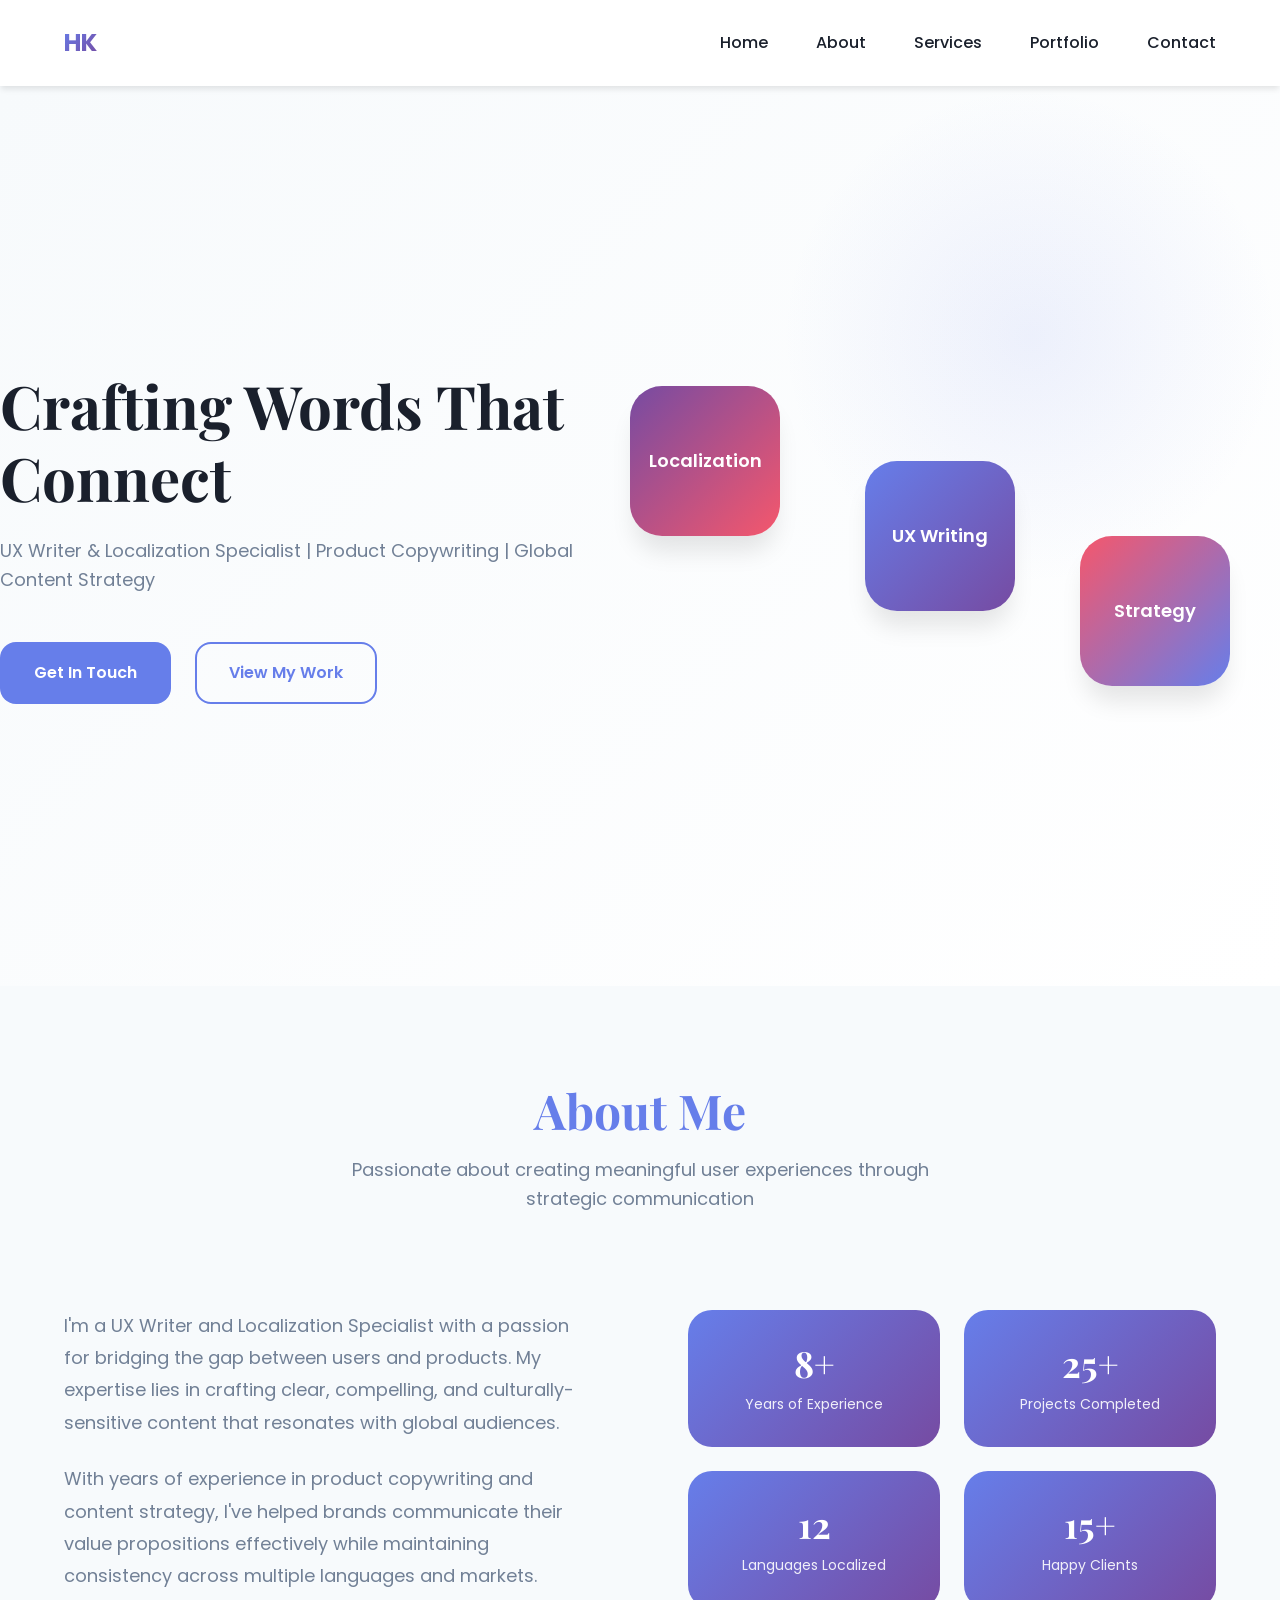
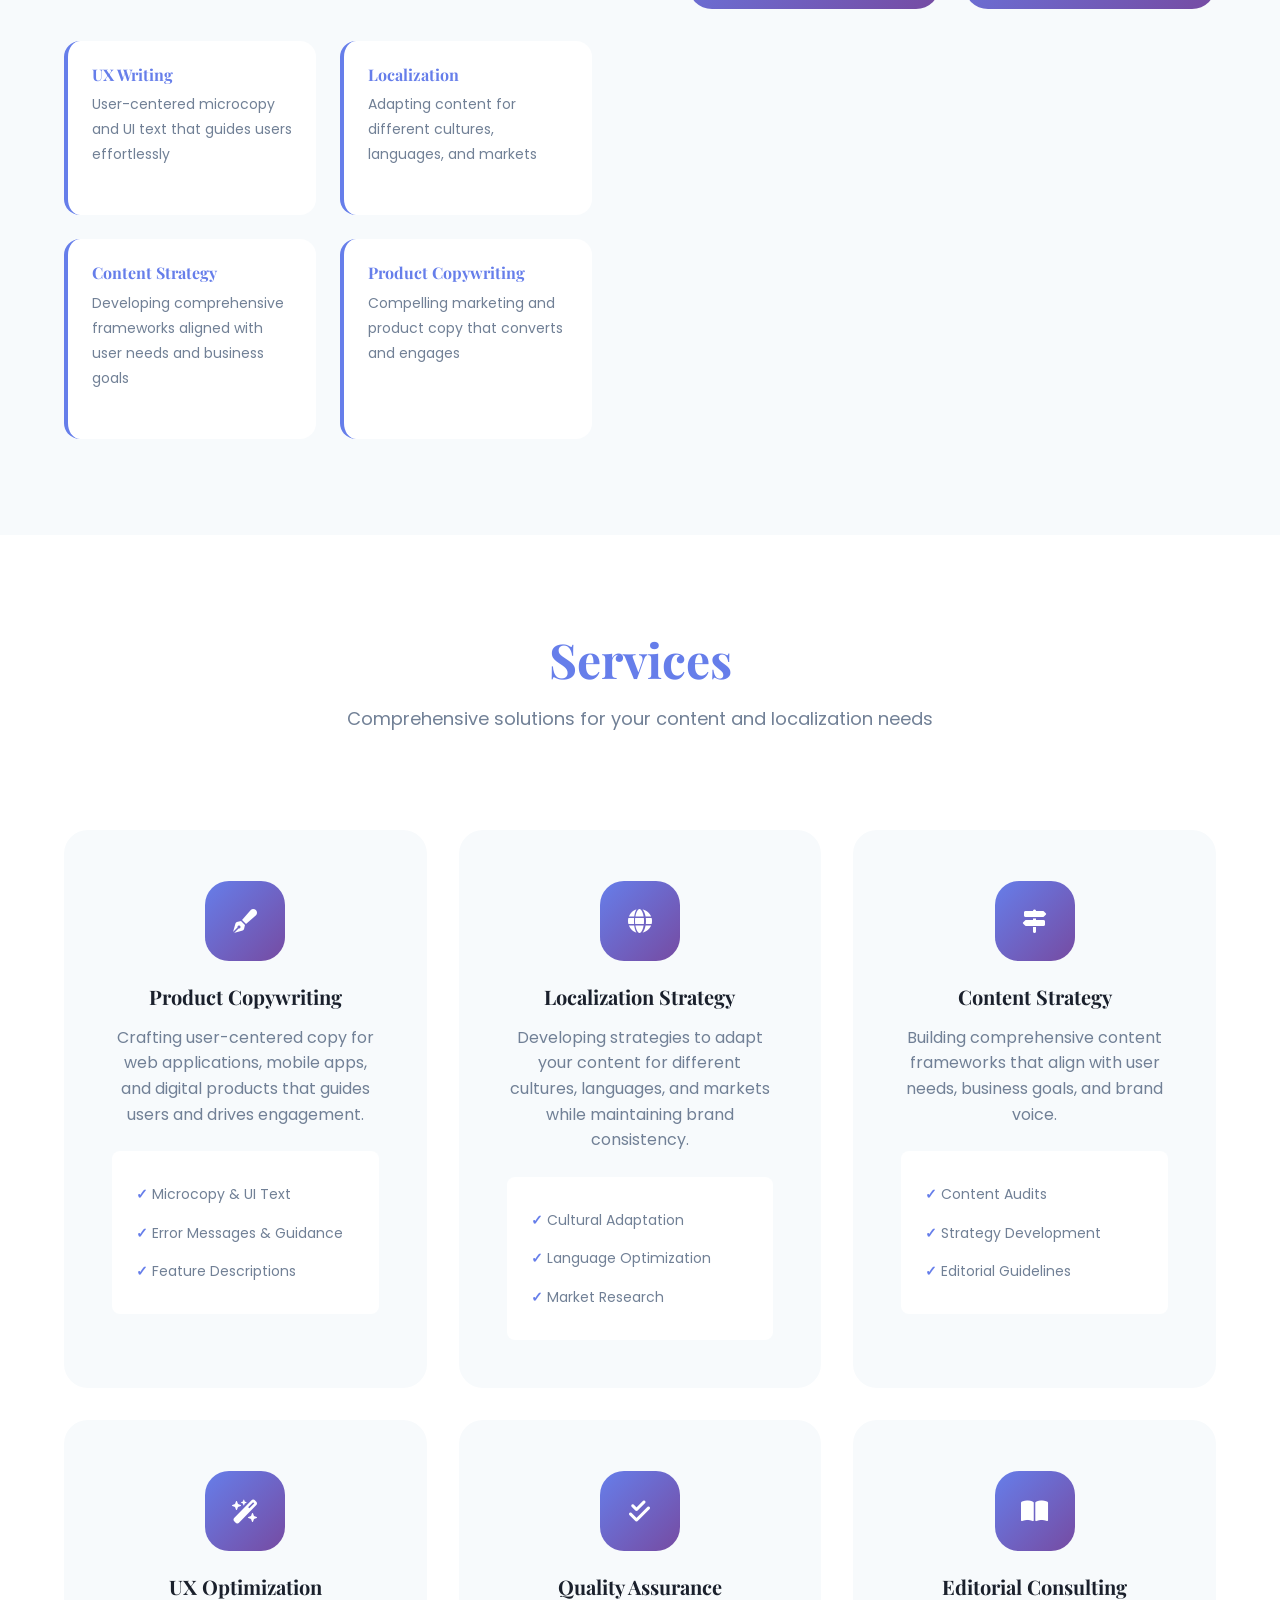
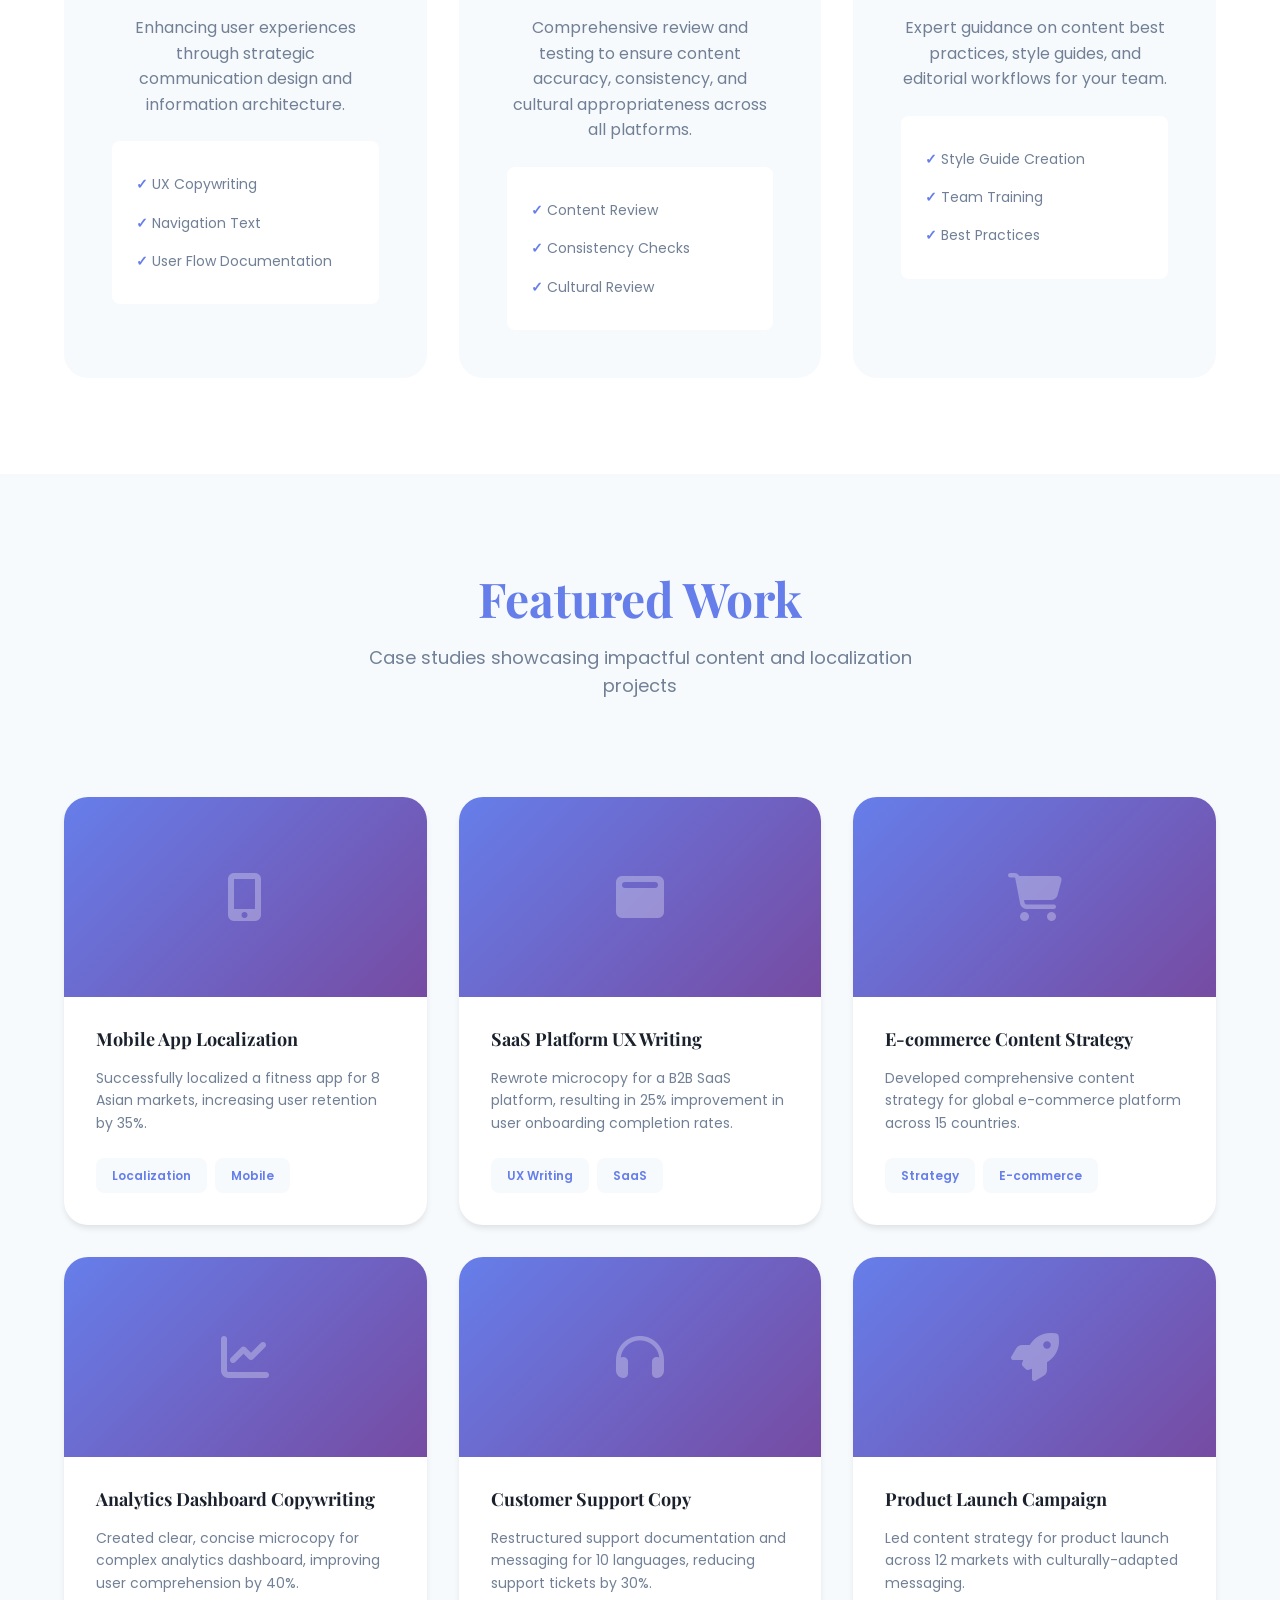
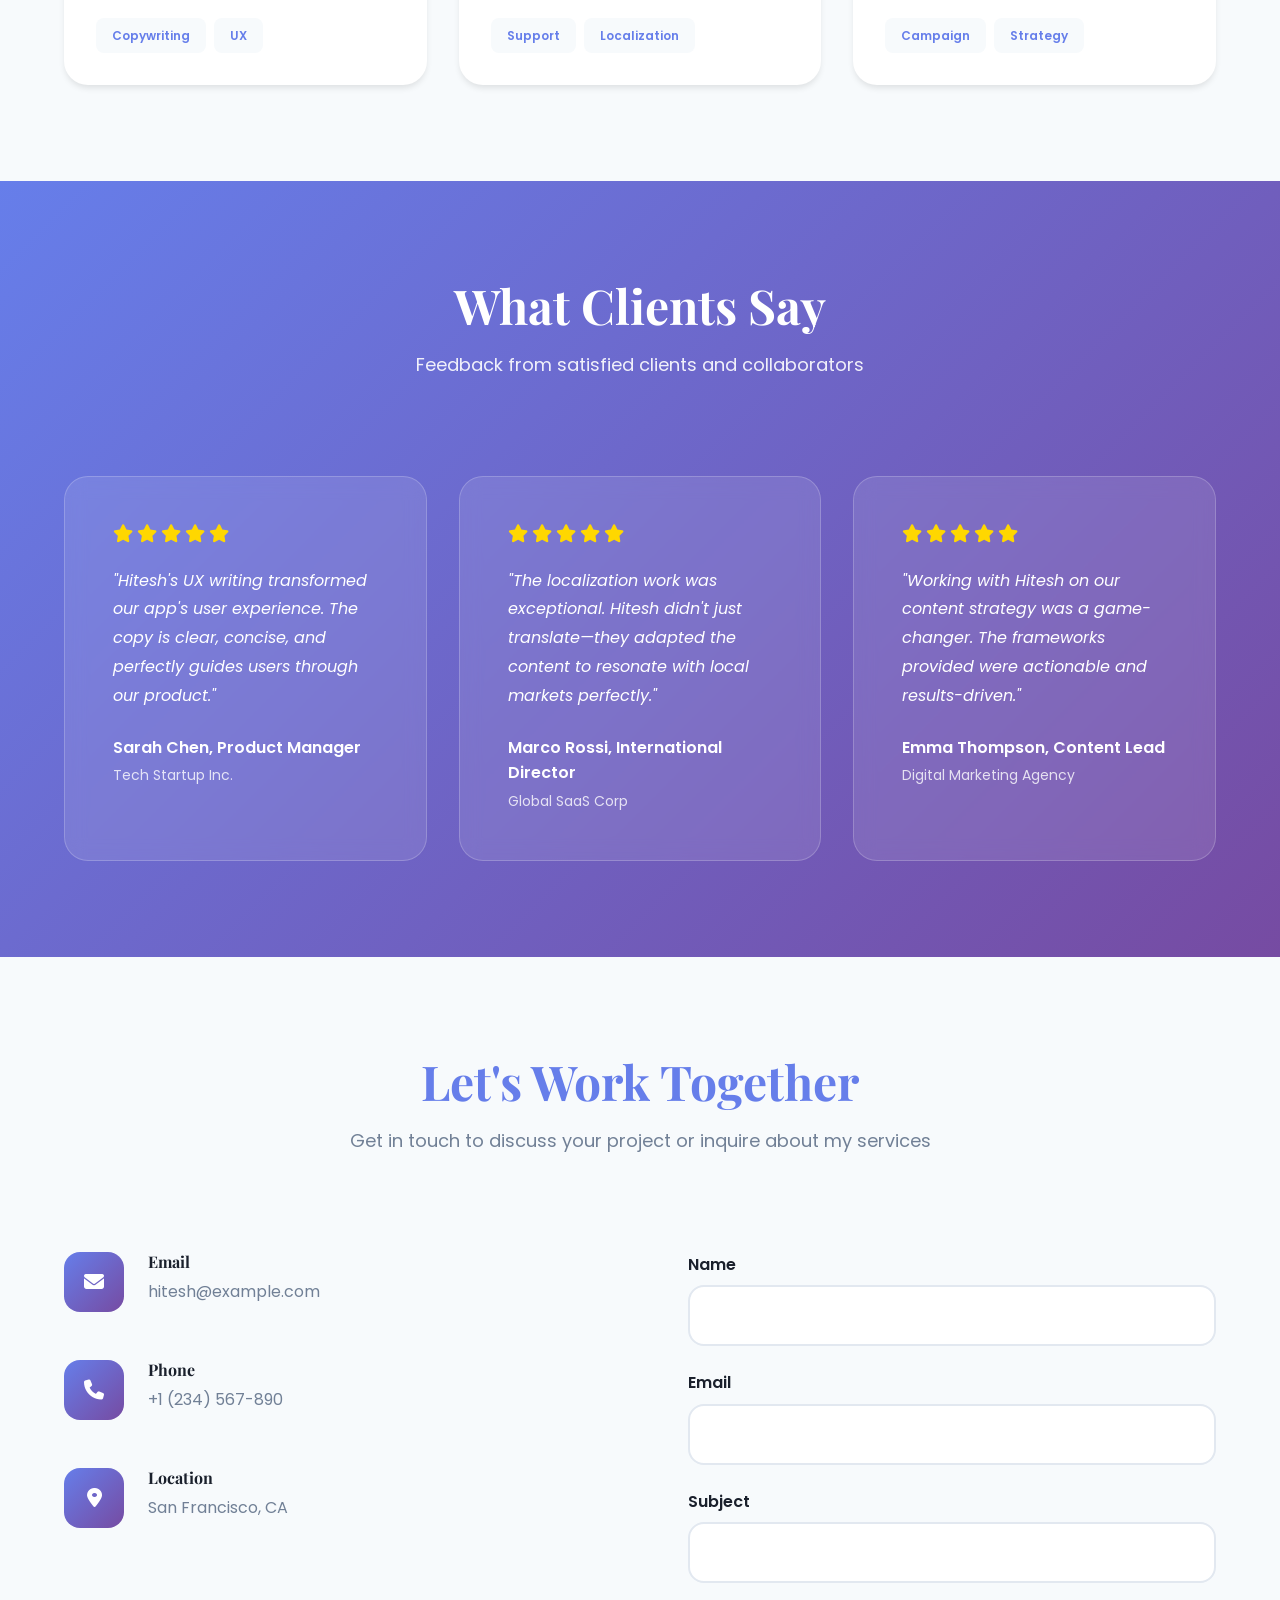
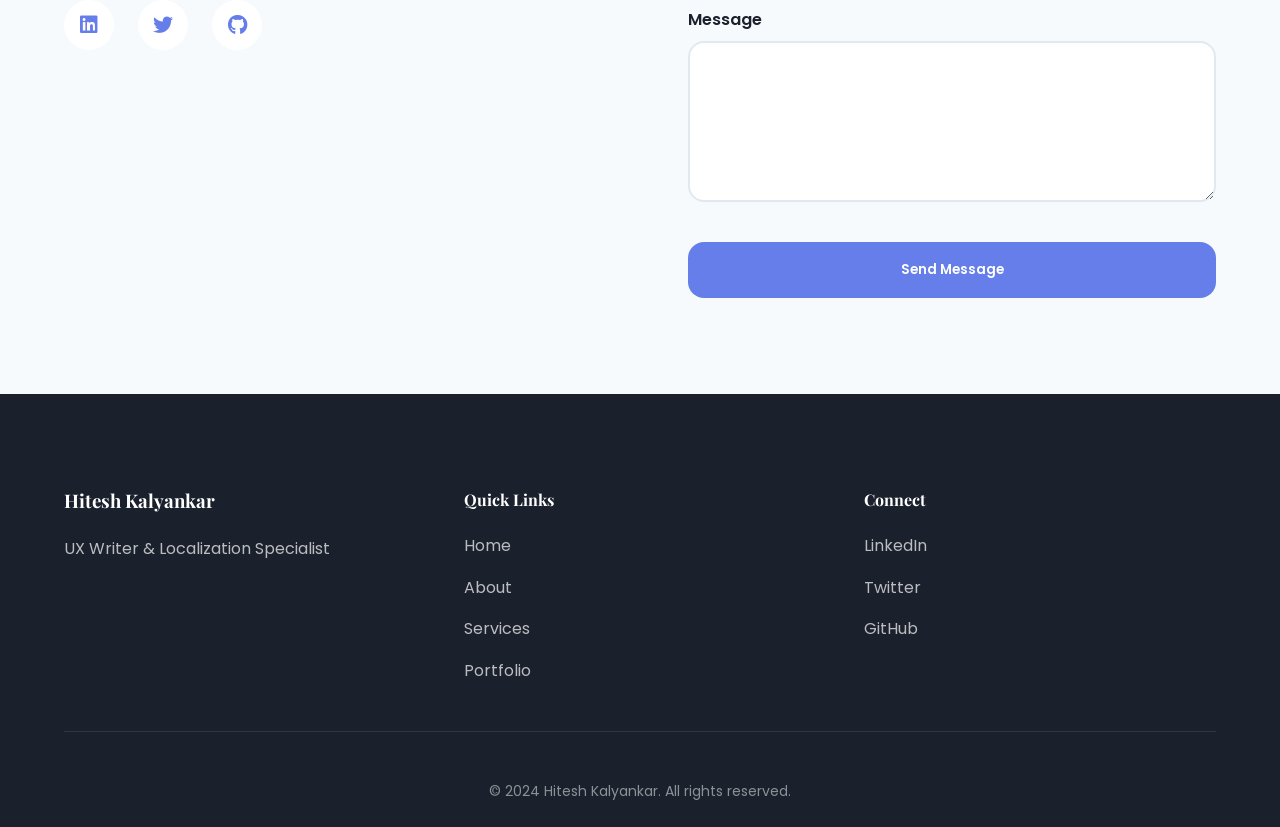
==== index.html @ 6a09b9fd "feat: Add component-based portfolio system with modular HTML, CSS, and JS" ====
<!DOCTYPE html>
<html lang="en">
<head>
    <meta charset="UTF-8">
    <meta name="viewport" content="width=device-width, initial-scale=1.0">
    <meta name="description" content="Hitesh Kalyankar - UX Writer & Localization Specialist. Expert in product copywriting, content strategy, and global market localization.">
    <meta name="keywords" content="UX Writer, Localization Specialist, Content Strategy, Product Copywriting">
    <meta name="author" content="Hitesh Kalyankar">
    <title>Hitesh Kalyankar - UX Writer & Localization Specialist</title>
    
    <!-- Stylesheets -->
    <link rel="stylesheet" href="css/reset.css">
    <link rel="stylesheet" href="css/variables.css">
    <link rel="stylesheet" href="css/base.css">
    <link rel="stylesheet" href="css/components/header.css">
    <link rel="stylesheet" href="css/components/hero.css">
    <link rel="stylesheet" href="css/components/about.css">
    <link rel="stylesheet" href="css/components/services.css">
    <link rel="stylesheet" href="css/components/portfolio.css">
    <link rel="stylesheet" href="css/components/testimonials.css">
    <link rel="stylesheet" href="css/components/contact.css">
    <link rel="stylesheet" href="css/components/footer.css">
    <link rel="stylesheet" href="css/responsive.css">
    
    <!-- Google Fonts -->
    <link href="https://fonts.googleapis.com/css2?family=Poppins:wght@300;400;500;600;700&family=Playfair+Display:wght@700;800&display=swap" rel="stylesheet">
    
    <!-- Font Awesome for Icons -->
    <link rel="stylesheet" href="https://cdnjs.cloudflare.com/ajax/libs/font-awesome/6.4.0/css/all.min.css">
</head>
<body>
    <!-- Header/Navigation -->
    <header class="header" id="header">
        <nav class="navbar">
            <div class="nav-container">
                <div class="nav-logo">
                    <a href="#home">HK</a>
                </div>
                <ul class="nav-menu" id="navMenu">
                    <li class="nav-item"><a href="#home" class="nav-link">Home</a></li>
                    <li class="nav-item"><a href="#about" class="nav-link">About</a></li>
                    <li class="nav-item"><a href="#services" class="nav-link">Services</a></li>
                    <li class="nav-item"><a href="#portfolio" class="nav-link">Portfolio</a></li>
                    <li class="nav-item"><a href="#contact" class="nav-link">Contact</a></li>
                </ul>
                <div class="hamburger" id="hamburger">
                    <span></span>
                    <span></span>
                    <span></span>
                </div>
            </div>
        </nav>
    </header>

    <main>
        <!-- Hero Section -->
        <section class="hero" id="home">
            <div class="hero-content">
                <h1 class="hero-title">Crafting Words That Connect</h1>
                <p class="hero-subtitle">UX Writer & Localization Specialist | Product Copywriting | Global Content Strategy</p>
                <div class="hero-cta">
                    <a href="#contact" class="btn btn-primary">Get In Touch</a>
                    <a href="#portfolio" class="btn btn-secondary">View My Work</a>
                </div>
            </div>
            <div class="hero-animation">
                <div class="floating-card">UX Writing</div>
                <div class="floating-card">Localization</div>
                <div class="floating-card">Strategy</div>
            </div>
        </section>

        <!-- About Section -->
        <section class="about" id="about">
            <div class="container">
                <div class="section-header">
                    <h2>About Me</h2>
                    <p>Passionate about creating meaningful user experiences through strategic communication</p>
                </div>
                <div class="about-content">
                    <div class="about-text">
                        <p>I'm a UX Writer and Localization Specialist with a passion for bridging the gap between users and products. My expertise lies in crafting clear, compelling, and culturally-sensitive content that resonates with global audiences.</p>
                        <p>With years of experience in product copywriting and content strategy, I've helped brands communicate their value propositions effectively while maintaining consistency across multiple languages and markets.</p>
                        <div class="skills-grid">
                            <div class="skill-card">
                                <h4>UX Writing</h4>
                                <p>User-centered microcopy and UI text that guides users effortlessly</p>
                            </div>
                            <div class="skill-card">
                                <h4>Localization</h4>
                                <p>Adapting content for different cultures, languages, and markets</p>
                            </div>
                            <div class="skill-card">
                                <h4>Content Strategy</h4>
                                <p>Developing comprehensive frameworks aligned with user needs and business goals</p>
                            </div>
                            <div class="skill-card">
                                <h4>Product Copywriting</h4>
                                <p>Compelling marketing and product copy that converts and engages</p>
                            </div>
                        </div>
                    </div>
                    <div class="about-stats">
                        <div class="stat">
                            <h3>8+</h3>
                            <p>Years of Experience</p>
                        </div>
                        <div class="stat">
                            <h3>25+</h3>
                            <p>Projects Completed</p>
                        </div>
                        <div class="stat">
                            <h3>12</h3>
                            <p>Languages Localized</p>
                        </div>
                        <div class="stat">
                            <h3>15+</h3>
                            <p>Happy Clients</p>
                        </div>
                    </div>
                </div>
            </div>
        </section>

        <!-- Services Section -->
        <section class="services" id="services">
            <div class="container">
                <div class="section-header">
                    <h2>Services</h2>
                    <p>Comprehensive solutions for your content and localization needs</p>
                </div>
                <div class="services-grid">
                    <div class="service-card">
                        <div class="service-icon">
                            <i class="fas fa-pen-fancy"></i>
                        </div>
                        <h3>Product Copywriting</h3>
                        <p>Crafting user-centered copy for web applications, mobile apps, and digital products that guides users and drives engagement.</p>
                        <ul class="service-features">
                            <li>Microcopy & UI Text</li>
                            <li>Error Messages & Guidance</li>
                            <li>Feature Descriptions</li>
                        </ul>
                    </div>
                    <div class="service-card">
                        <div class="service-icon">
                            <i class="fas fa-globe"></i>
                        </div>
                        <h3>Localization Strategy</h3>
                        <p>Developing strategies to adapt your content for different cultures, languages, and markets while maintaining brand consistency.</p>
                        <ul class="service-features">
                            <li>Cultural Adaptation</li>
                            <li>Language Optimization</li>
                            <li>Market Research</li>
                        </ul>
                    </div>
                    <div class="service-card">
                        <div class="service-icon">
                            <i class="fas fa-map-signs"></i>
                        </div>
                        <h3>Content Strategy</h3>
                        <p>Building comprehensive content frameworks that align with user needs, business goals, and brand voice.</p>
                        <ul class="service-features">
                            <li>Content Audits</li>
                            <li>Strategy Development</li>
                            <li>Editorial Guidelines</li>
                        </ul>
                    </div>
                    <div class="service-card">
                        <div class="service-icon">
                            <i class="fas fa-wand-magic-sparkles"></i>
                        </div>
                        <h3>UX Optimization</h3>
                        <p>Enhancing user experiences through strategic communication design and information architecture.</p>
                        <ul class="service-features">
                            <li>UX Copywriting</li>
                            <li>Navigation Text</li>
                            <li>User Flow Documentation</li>
                        </ul>
                    </div>
                    <div class="service-card">
                        <div class="service-icon">
                            <i class="fas fa-check-double"></i>
                        </div>
                        <h3>Quality Assurance</h3>
                        <p>Comprehensive review and testing to ensure content accuracy, consistency, and cultural appropriateness across all platforms.</p>
                        <ul class="service-features">
                            <li>Content Review</li>
                            <li>Consistency Checks</li>
                            <li>Cultural Review</li>
                        </ul>
                    </div>
                    <div class="service-card">
                        <div class="service-icon">
                            <i class="fas fa-book-open"></i>
                        </div>
                        <h3>Editorial Consulting</h3>
                        <p>Expert guidance on content best practices, style guides, and editorial workflows for your team.</p>
                        <ul class="service-features">
                            <li>Style Guide Creation</li>
                            <li>Team Training</li>
                            <li>Best Practices</li>
                        </ul>
                    </div>
                </div>
            </div>
        </section>

        <!-- Portfolio Section -->
        <section class="portfolio" id="portfolio">
            <div class="container">
                <div class="section-header">
                    <h2>Featured Work</h2>
                    <p>Case studies showcasing impactful content and localization projects</p>
                </div>
                <div class="portfolio-grid">
                    <div class="portfolio-card">
                        <div class="portfolio-image">
                            <i class="fas fa-mobile-alt"></i>
                        </div>
                        <div class="portfolio-content">
                            <h3>Mobile App Localization</h3>
                            <p>Successfully localized a fitness app for 8 Asian markets, increasing user retention by 35%.</p>
                            <div class="portfolio-tags">
                                <span class="tag">Localization</span>
                                <span class="tag">Mobile</span>
                            </div>
                        </div>
                    </div>
                    <div class="portfolio-card">
                        <div class="portfolio-image">
                            <i class="fas fa-window-maximize"></i>
                        </div>
                        <div class="portfolio-content">
                            <h3>SaaS Platform UX Writing</h3>
                            <p>Rewrote microcopy for a B2B SaaS platform, resulting in 25% improvement in user onboarding completion rates.</p>
                            <div class="portfolio-tags">
                                <span class="tag">UX Writing</span>
                                <span class="tag">SaaS</span>
                            </div>
                        </div>
                    </div>
                    <div class="portfolio-card">
                        <div class="portfolio-image">
                            <i class="fas fa-shopping-cart"></i>
                        </div>
                        <div class="portfolio-content">
                            <h3>E-commerce Content Strategy</h3>
                            <p>Developed comprehensive content strategy for global e-commerce platform across 15 countries.</p>
                            <div class="portfolio-tags">
                                <span class="tag">Strategy</span>
                                <span class="tag">E-commerce</span>
                            </div>
                        </div>
                    </div>
                    <div class="portfolio-card">
                        <div class="portfolio-image">
                            <i class="fas fa-chart-line"></i>
                        </div>
                        <div class="portfolio-content">
                            <h3>Analytics Dashboard Copywriting</h3>
                            <p>Created clear, concise microcopy for complex analytics dashboard, improving user comprehension by 40%.</p>
                            <div class="portfolio-tags">
                                <span class="tag">Copywriting</span>
                                <span class="tag">UX</span>
                            </div>
                        </div>
                    </div>
                    <div class="portfolio-card">
                        <div class="portfolio-image">
                            <i class="fas fa-headphones"></i>
                        </div>
                        <div class="portfolio-content">
                            <h3>Customer Support Copy</h3>
                            <p>Restructured support documentation and messaging for 10 languages, reducing support tickets by 30%.</p>
                            <div class="portfolio-tags">
                                <span class="tag">Support</span>
                                <span class="tag">Localization</span>
                            </div>
                        </div>
                    </div>
                    <div class="portfolio-card">
                        <div class="portfolio-image">
                            <i class="fas fa-rocket"></i>
                        </div>
                        <div class="portfolio-content">
                            <h3>Product Launch Campaign</h3>
                            <p>Led content strategy for product launch across 12 markets with culturally-adapted messaging.</p>
                            <div class="portfolio-tags">
                                <span class="tag">Campaign</span>
                                <span class="tag">Strategy</span>
                            </div>
                        </div>
                    </div>
                </div>
            </div>
        </section>

        <!-- Testimonials Section -->
        <section class="testimonials" id="testimonials">
            <div class="container">
                <div class="section-header">
                    <h2>What Clients Say</h2>
                    <p>Feedback from satisfied clients and collaborators</p>
                </div>
                <div class="testimonials-grid">
                    <div class="testimonial-card">
                        <div class="testimonial-stars">
                            <i class="fas fa-star"></i>
                            <i class="fas fa-star"></i>
                            <i class="fas fa-star"></i>
                            <i class="fas fa-star"></i>
                            <i class="fas fa-star"></i>
                        </div>
                        <p class="testimonial-text">"Hitesh's UX writing transformed our app's user experience. The copy is clear, concise, and perfectly guides users through our product."</p>
                        <p class="testimonial-author">Sarah Chen, Product Manager</p>
                        <p class="testimonial-company">Tech Startup Inc.</p>
                    </div>
                    <div class="testimonial-card">
                        <div class="testimonial-stars">
                            <i class="fas fa-star"></i>
                            <i class="fas fa-star"></i>
                            <i class="fas fa-star"></i>
                            <i class="fas fa-star"></i>
                            <i class="fas fa-star"></i>
                        </div>
                        <p class="testimonial-text">"The localization work was exceptional. Hitesh didn't just translate—they adapted the content to resonate with local markets perfectly."</p>
                        <p class="testimonial-author">Marco Rossi, International Director</p>
                        <p class="testimonial-company">Global SaaS Corp</p>
                    </div>
                    <div class="testimonial-card">
                        <div class="testimonial-stars">
                            <i class="fas fa-star"></i>
                            <i class="fas fa-star"></i>
                            <i class="fas fa-star"></i>
                            <i class="fas fa-star"></i>
                            <i class="fas fa-star"></i>
                        </div>
                        <p class="testimonial-text">"Working with Hitesh on our content strategy was a game-changer. The frameworks provided were actionable and results-driven."</p>
                        <p class="testimonial-author">Emma Thompson, Content Lead</p>
                        <p class="testimonial-company">Digital Marketing Agency</p>
                    </div>
                </div>
            </div>
        </section>

        <!-- Contact Section -->
        <section class="contact" id="contact">
            <div class="container">
                <div class="section-header">
                    <h2>Let's Work Together</h2>
                    <p>Get in touch to discuss your project or inquire about my services</p>
                </div>
                <div class="contact-wrapper">
                    <div class="contact-info">
                        <div class="contact-item">
                            <div class="contact-icon">
                                <i class="fas fa-envelope"></i>
                            </div>
                            <div class="contact-details">
                                <h4>Email</h4>
                                <a href="mailto:hitesh@example.com">hitesh@example.com</a>
                            </div>
                        </div>
                        <div class="contact-item">
                            <div class="contact-icon">
                                <i class="fas fa-phone"></i>
                            </div>
                            <div class="contact-details">
                                <h4>Phone</h4>
                                <a href="tel:+1234567890">+1 (234) 567-890</a>
                            </div>
                        </div>
                        <div class="contact-item">
                            <div class="contact-icon">
                                <i class="fas fa-map-marker-alt"></i>
                            </div>
                            <div class="contact-details">
                                <h4>Location</h4>
                                <p>San Francisco, CA</p>
                            </div>
                        </div>
                        <div class="social-links">
                            <a href="#" class="social-link"><i class="fab fa-linkedin"></i></a>
                            <a href="#" class="social-link"><i class="fab fa-twitter"></i></a>
                            <a href="#" class="social-link"><i class="fab fa-github"></i></a>
                        </div>
                    </div>
                    <form class="contact-form" id="contactForm">
                        <div class="form-group">
                            <label for="name">Name</label>
                            <input type="text" id="name" name="name" required>
                        </div>
                        <div class="form-group">
                            <label for="email">Email</label>
                            <input type="email" id="email" name="email" required>
                        </div>
                        <div class="form-group">
                            <label for="subject">Subject</label>
                            <input type="text" id="subject" name="subject" required>
                        </div>
                        <div class="form-group">
                            <label for="message">Message</label>
                            <textarea id="message" name="message" rows="5" required></textarea>
                        </div>
                        <button type="submit" class="btn btn-primary">Send Message</button>
                    </form>
                </div>
            </div>
        </section>
    </main>

    <!-- Footer -->
    <footer class="footer">
        <div class="container">
            <div class="footer-content">
                <div class="footer-section">
                    <h3>Hitesh Kalyankar</h3>
                    <p>UX Writer & Localization Specialist</p>
                </div>
                <div class="footer-section">
                    <h4>Quick Links</h4>
                    <ul>
                        <li><a href="#home">Home</a></li>
                        <li><a href="#about">About</a></li>
                        <li><a href="#services">Services</a></li>
                        <li><a href="#portfolio">Portfolio</a></li>
                    </ul>
                </div>
                <div class="footer-section">
                    <h4>Connect</h4>
                    <ul>
                        <li><a href="#">LinkedIn</a></li>
                        <li><a href="#">Twitter</a></li>
                        <li><a href="#">GitHub</a></li>
                    </ul>
                </div>
            </div>
            <div class="footer-bottom">
                <p>&copy; 2024 Hitesh Kalyankar. All rights reserved.</p>
            </div>
        </div>
    </footer>

    <!-- Scripts -->
    <script src="js/utils/dom.js"></script>
    <script src="js/utils/animations.js"></script>
    <script src="js/components/header.js"></script>
    <script src="js/components/hero.js"></script>
    <script src="js/components/contact.js"></script>
    <script src="js/main.js"></script>
</body>
</html>
---- css/variables.css ----
/* CSS Variables - Customize your theme here */
:root {
    /* Primary Colors */
    --primary-color: #667eea;
    --primary-dark: #5a67d8;
    --primary-light: #7c9aef;
    
    /* Secondary Colors */
    --secondary-color: #764ba2;
    --accent-color: #f5576c;
    --success-color: #48bb78;
    --warning-color: #ed8936;
    --danger-color: #f56565;
    
    /* Neutral Colors */
    --bg-color: #ffffff;
    --bg-secondary: #f7fafc;
    --text-color: #1a202c;
    --text-light: #718096;
    --text-lighter: #a0aec0;
    --border-color: #e2e8f0;
    --shadow-color: rgba(0, 0, 0, 0.1);
    
    /* Spacing */
    --spacing-xs: 0.25rem;
    --spacing-sm: 0.5rem;
    --spacing-md: 1rem;
    --spacing-lg: 1.5rem;
    --spacing-xl: 2rem;
    --spacing-2xl: 3rem;
    --spacing-3xl: 4rem;
    --spacing-4xl: 6rem;
    
    /* Border Radius */
    --radius-sm: 0.25rem;
    --radius-md: 0.5rem;
    --radius-lg: 1rem;
    --radius-xl: 1.5rem;
    --radius-2xl: 2rem;
    
    /* Typography */
    --font-size-xs: 0.75rem;
    --font-size-sm: 0.875rem;
    --font-size-base: 1rem;
    --font-size-lg: 1.125rem;
    --font-size-xl: 1.25rem;
    --font-size-2xl: 1.5rem;
    --font-size-3xl: 1.875rem;
    --font-size-4xl: 2.25rem;
    --font-size-5xl: 3rem;
    --font-size-6xl: 3.75rem;
    
    /* Transitions */
    --transition-fast: 150ms ease-in-out;
    --transition-base: 250ms ease-in-out;
    --transition-slow: 350ms ease-in-out;
    
    /* Shadows */
    --shadow-sm: 0 1px 2px 0 var(--shadow-color);
    --shadow-md: 0 4px 6px -1px var(--shadow-color);
    --shadow-lg: 0 10px 15px -3px var(--shadow-color);
    --shadow-xl: 0 20px 25px -5px var(--shadow-color);
    
    /* Z-index */
    --z-dropdown: 1000;
    --z-sticky: 1020;
    --z-fixed: 1030;
    --z-modal-backdrop: 1040;
    --z-modal: 1050;
    --z-popover: 1060;
    --z-tooltip: 1070;
}

/* Dark Mode Support */
@media (prefers-color-scheme: dark) {
    :root {
        --bg-color: #1a202c;
        --bg-secondary: #2d3748;
        --text-color: #f7fafc;
        --text-light: #cbd5e0;
        --text-lighter: #a0aec0;
        --border-color: #4a5568;
        --shadow-color: rgba(0, 0, 0, 0.3);
    }
}
---- css/base.css ----
/* Base Styles */

.container {
    max-width: 1200px;
    margin: 0 auto;
    padding: 0 var(--spacing-lg);
}

section {
    padding: var(--spacing-4xl) 0;
}

/* Typography */
.section-header {
    text-align: center;
    margin-bottom: var(--spacing-4xl);
}

.section-header h2 {
    font-size: var(--font-size-5xl);
    color: var(--primary-color);
    margin-bottom: var(--spacing-md);
}

.section-header p {
    font-size: var(--font-size-lg);
    color: var(--text-light);
    max-width: 600px;
    margin: 0 auto;
}

/* Buttons */
.btn {
    display: inline-block;
    padding: var(--spacing-md) var(--spacing-xl);
    border-radius: var(--radius-lg);
    font-weight: 600;
    transition: all var(--transition-base);
    cursor: pointer;
    text-align: center;
    border: 2px solid transparent;
}

.btn-primary {
    background-color: var(--primary-color);
    color: white;
}

.btn-primary:hover {
    background-color: var(--primary-dark);
    transform: translateY(-2px);
    box-shadow: var(--shadow-lg);
}

.btn-secondary {
    background-color: transparent;
    color: var(--primary-color);
    border-color: var(--primary-color);
}

.btn-secondary:hover {
    background-color: var(--primary-color);
    color: white;
}

/* Cards */
.card {
    background-color: var(--bg-secondary);
    border-radius: var(--radius-xl);
    padding: var(--spacing-xl);
    transition: all var(--transition-base);
}

.card:hover {
    transform: translateY(-5px);
    box-shadow: var(--shadow-lg);
}

/* Grid */
.grid {
    display: grid;
    gap: var(--spacing-xl);
}

.grid-2 {
    grid-template-columns: repeat(auto-fit, minmax(300px, 1fr));
}

.grid-3 {
    grid-template-columns: repeat(auto-fit, minmax(300px, 1fr));
}

/* Flexbox */
.flex {
    display: flex;
}

.flex-center {
    display: flex;
    align-items: center;
    justify-content: center;
}

.flex-between {
    display: flex;
    align-items: center;
    justify-content: space-between;
}

/* Utilities */
.text-center {
    text-align: center;
}

.mt-1 { margin-top: var(--spacing-md); }
.mt-2 { margin-top: var(--spacing-lg); }
.mt-3 { margin-top: var(--spacing-xl); }
.mt-4 { margin-top: var(--spacing-2xl); }

.mb-1 { margin-bottom: var(--spacing-md); }
.mb-2 { margin-bottom: var(--spacing-lg); }
.mb-3 { margin-bottom: var(--spacing-xl); }
.mb-4 { margin-bottom: var(--spacing-2xl); }

.py-1 { padding: var(--spacing-md) 0; }
.py-2 { padding: var(--spacing-lg) 0; }
.py-3 { padding: var(--spacing-xl) 0; }
.py-4 { padding: var(--spacing-2xl) 0; }

/* Animations */
@keyframes fadeIn {
    from {
        opacity: 0;
        transform: translateY(20px);
    }
    to {
        opacity: 1;
        transform: translateY(0);
    }
}

@keyframes slideInLeft {
    from {
        opacity: 0;
        transform: translateX(-50px);
    }
    to {
        opacity: 1;
        transform: translateX(0);
    }
}

@keyframes slideInRight {
    from {
        opacity: 0;
        transform: translateX(50px);
    }
    to {
        opacity: 1;
        transform: translateX(0);
    }
}

@keyframes float {
    0%, 100% {
        transform: translateY(0px);
    }
    50% {
        transform: translateY(-20px);
    }
}

.fade-in {
    animation: fadeIn var(--transition-slow) ease-out;
}

.slide-in-left {
    animation: slideInLeft var(--transition-slow) ease-out;
}

.slide-in-right {
    animation: slideInRight var(--transition-slow) ease-out;
}

.float {
    animation: float 3s ease-in-out infinite;
}
---- css/components/header.css ----
/* Header & Navigation */

.header {
    position: sticky;
    top: 0;
    z-index: var(--z-sticky);
    background-color: rgba(255, 255, 255, 0.95);
    backdrop-filter: blur(10px);
    box-shadow: var(--shadow-md);
    transition: all var(--transition-base);
}

.header.scrolled {
    padding: var(--spacing-sm) 0;
}

.navbar {
    padding: var(--spacing-lg) 0;
}

.nav-container {
    max-width: 1200px;
    margin: 0 auto;
    padding: 0 var(--spacing-lg);
    display: flex;
    justify-content: space-between;
    align-items: center;
}

.nav-logo a {
    font-size: var(--font-size-2xl);
    font-weight: 700;
    background: linear-gradient(135deg, var(--primary-color), var(--secondary-color));
    -webkit-background-clip: text;
    -webkit-text-fill-color: transparent;
    background-clip: text;
}

.nav-menu {
    display: flex;
    gap: var(--spacing-2xl);
}

.nav-link {
    font-weight: 500;
    color: var(--text-color);
    transition: color var(--transition-base);
    position: relative;
}

.nav-link::after {
    content: '';
    position: absolute;
    width: 0;
    height: 2px;
    background-color: var(--primary-color);
    bottom: -5px;
    left: 0;
    transition: width var(--transition-base);
}

.nav-link:hover {
    color: var(--primary-color);
}

.nav-link:hover::after {
    width: 100%;
}

/* Hamburger Menu */
.hamburger {
    display: none;
    flex-direction: column;
    cursor: pointer;
    gap: var(--spacing-sm);
}

.hamburger span {
    width: 25px;
    height: 3px;
    background-color: var(--text-color);
    border-radius: var(--radius-sm);
    transition: all var(--transition-base);
}

.hamburger.active span:nth-child(1) {
    transform: rotate(45deg) translate(8px, 8px);
}

.hamburger.active span:nth-child(2) {
    opacity: 0;
}

.hamburger.active span:nth-child(3) {
    transform: rotate(-45deg) translate(8px, -8px);
}

/* Dark Mode */
@media (prefers-color-scheme: dark) {
    .header {
        background-color: rgba(26, 32, 44, 0.95);
    }
}

/* Mobile Menu */
.nav-menu.active {
    position: absolute;
    top: 70px;
    left: 0;
    right: 0;
    background-color: var(--bg-color);
    flex-direction: column;
    gap: 0;
    padding: var(--spacing-lg);
}

.nav-item.active .nav-link {
    color: var(--primary-color);
}

.nav-item.active .nav-link::after {
    width: 100%;
}

@media (max-width: 768px) {
    .hamburger {
        display: flex;
    }
    
    .nav-menu {
        display: none;
    }
    
    .nav-menu.active {
        display: flex;
    }
}
---- css/components/hero.css ----
/* Hero Section */

.hero {
    min-height: 100vh;
    display: flex;
    align-items: center;
    justify-content: space-between;
    padding-top: var(--spacing-4xl);
    background: linear-gradient(135deg, var(--bg-secondary) 0%, var(--bg-color) 100%);
    position: relative;
    overflow: hidden;
}

.hero::before {
    content: '';
    position: absolute;
    top: 0;
    right: 0;
    width: 500px;
    height: 500px;
    background: radial-gradient(circle, rgba(102, 126, 234, 0.1) 0%, transparent 70%);
    border-radius: 50%;
    z-index: 0;
}

.hero .container {
    display: flex;
    align-items: center;
    justify-content: space-between;
    gap: var(--spacing-4xl);
    position: relative;
    z-index: 1;
}

.hero-content {
    flex: 1;
    max-width: 600px;
}

.hero-title {
    font-size: var(--font-size-6xl);
    color: var(--text-color);
    margin-bottom: var(--spacing-lg);
    line-height: 1.2;
}

.hero-title .gradient {
    background: linear-gradient(135deg, var(--primary-color), var(--secondary-color));
    -webkit-background-clip: text;
    -webkit-text-fill-color: transparent;
    background-clip: text;
}

.hero-subtitle {
    font-size: var(--font-size-lg);
    color: var(--text-light);
    margin-bottom: var(--spacing-2xl);
    line-height: 1.6;
}

.hero-cta {
    display: flex;
    gap: var(--spacing-lg);
    flex-wrap: wrap;
}

.hero-animation {
    flex: 1;
    position: relative;
    height: 400px;
    display: flex;
    align-items: center;
    justify-content: center;
}

.floating-card {
    position: absolute;
    width: 150px;
    height: 150px;
    background: linear-gradient(135deg, var(--primary-color), var(--secondary-color));
    border-radius: var(--radius-2xl);
    display: flex;
    align-items: center;
    justify-content: center;
    color: white;
    font-weight: 600;
    font-size: var(--font-size-lg);
    box-shadow: var(--shadow-xl);
    animation: float 4s ease-in-out infinite;
}

.floating-card:nth-child(2) {
    top: 50px;
    left: 30px;
    animation-delay: 0.5s;
    background: linear-gradient(135deg, var(--secondary-color), var(--accent-color));
}

.floating-card:nth-child(3) {
    top: 200px;
    right: 50px;
    animation-delay: 1s;
    background: linear-gradient(135deg, var(--accent-color), var(--primary-color));
}

/* Responsive */
@media (max-width: 1024px) {
    .hero {
        min-height: auto;
        padding: var(--spacing-4xl) 0;
    }
    
    .hero .container {
        flex-direction: column;
        gap: var(--spacing-2xl);
    }
    
    .hero-animation {
        height: 300px;
    }
    
    .hero-title {
        font-size: var(--font-size-4xl);
    }
}

@media (max-width: 768px) {
    .hero::before {
        width: 300px;
        height: 300px;
    }
    
    .hero-title {
        font-size: var(--font-size-3xl);
    }
    
    .hero-subtitle {
        font-size: var(--font-size-base);
    }
    
    .hero-cta {
        flex-direction: column;
    }
    
    .hero-animation {
        height: 250px;
    }
    
    .floating-card {
        width: 120px;
        height: 120px;
        font-size: var(--font-size-base);
    }
}
---- css/components/about.css ----
/* About Section */

.about {
    background-color: var(--bg-secondary);
}

.about-content {
    display: grid;
    grid-template-columns: 1fr 1fr;
    gap: var(--spacing-4xl);
    align-items: start;
}

.about-text p {
    font-size: var(--font-size-lg);
    color: var(--text-light);
    margin-bottom: var(--spacing-lg);
    line-height: 1.8;
}

.skills-grid {
    display: grid;
    grid-template-columns: repeat(2, 1fr);
    gap: var(--spacing-lg);
    margin-top: var(--spacing-2xl);
}

.skill-card {
    background-color: var(--bg-color);
    padding: var(--spacing-lg);
    border-radius: var(--radius-lg);
    border-left: 4px solid var(--primary-color);
    transition: all var(--transition-base);
}

.skill-card:hover {
    transform: translateX(10px);
    box-shadow: var(--shadow-md);
}

.skill-card h4 {
    color: var(--primary-color);
    margin-bottom: var(--spacing-sm);
}

.skill-card p {
    font-size: var(--font-size-sm);
    color: var(--text-light);
}

.about-stats {
    display: grid;
    grid-template-columns: repeat(2, 1fr);
    gap: var(--spacing-lg);
}

.stat {
    text-align: center;
    padding: var(--spacing-xl);
    background: linear-gradient(135deg, var(--primary-color), var(--secondary-color));
    color: white;
    border-radius: var(--radius-xl);
    transition: all var(--transition-base);
}

.stat:hover {
    transform: scale(1.05);
}

.stat h3 {
    font-size: var(--font-size-4xl);
    margin-bottom: var(--spacing-sm);
}

.stat p {
    font-size: var(--font-size-sm);
    opacity: 0.9;
}

/* Responsive */
@media (max-width: 1024px) {
    .about-content {
        grid-template-columns: 1fr;
        gap: var(--spacing-2xl);
    }
}

@media (max-width: 768px) {
    .skills-grid,
    .about-stats {
        grid-template-columns: 1fr;
    }
}
---- css/components/services.css ----
/* Services Section */

.services {
    background-color: var(--bg-color);
}

.services-grid {
    display: grid;
    grid-template-columns: repeat(auto-fit, minmax(320px, 1fr));
    gap: var(--spacing-xl);
}

.service-card {
    background-color: var(--bg-secondary);
    padding: var(--spacing-2xl);
    border-radius: var(--radius-xl);
    text-align: center;
    transition: all var(--transition-base);
    border-top: 3px solid transparent;
}

.service-card:hover {
    transform: translateY(-10px);
    box-shadow: var(--shadow-xl);
    border-top-color: var(--primary-color);
}

.service-icon {
    width: 80px;
    height: 80px;
    margin: 0 auto var(--spacing-lg);
    background: linear-gradient(135deg, var(--primary-color), var(--secondary-color));
    border-radius: var(--radius-xl);
    display: flex;
    align-items: center;
    justify-content: center;
    font-size: var(--font-size-2xl);
    color: white;
    transition: all var(--transition-base);
}

.service-card:hover .service-icon {
    transform: scale(1.1) rotate(-5deg);
}

.service-card h3 {
    font-size: var(--font-size-xl);
    margin-bottom: var(--spacing-md);
    color: var(--text-color);
}

.service-card p {
    color: var(--text-light);
    margin-bottom: var(--spacing-lg);
    line-height: 1.6;
}

.service-features {
    text-align: left;
    background-color: var(--bg-color);
    padding: var(--spacing-lg);
    border-radius: var(--radius-md);
    font-size: var(--font-size-sm);
}

.service-features li {
    color: var(--text-light);
    padding: var(--spacing-sm) 0;
    padding-left: var(--spacing-md);
    position: relative;
}

.service-features li::before {
    content: '✓';
    position: absolute;
    left: 0;
    color: var(--primary-color);
    font-weight: bold;
}

/* Responsive */
@media (max-width: 768px) {
    .services-grid {
        grid-template-columns: 1fr;
    }
}
---- css/components/portfolio.css ----
/* Portfolio Section */

.portfolio {
    background-color: var(--bg-secondary);
}

.portfolio-grid {
    display: grid;
    grid-template-columns: repeat(auto-fit, minmax(320px, 1fr));
    gap: var(--spacing-xl);
}

.portfolio-card {
    background-color: var(--bg-color);
    border-radius: var(--radius-xl);
    overflow: hidden;
    transition: all var(--transition-base);
    box-shadow: var(--shadow-md);
    cursor: pointer;
}

.portfolio-card:hover {
    transform: translateY(-8px);
    box-shadow: var(--shadow-xl);
}

.portfolio-image {
    width: 100%;
    height: 200px;
    background: linear-gradient(135deg, var(--primary-color), var(--secondary-color));
    display: flex;
    align-items: center;
    justify-content: center;
    font-size: var(--font-size-5xl);
    color: rgba(255, 255, 255, 0.3);
    transition: all var(--transition-base);
}

.portfolio-card:hover .portfolio-image {
    background: linear-gradient(135deg, var(--primary-color), var(--accent-color));
}

.portfolio-content {
    padding: var(--spacing-xl);
}

.portfolio-card h3 {
    font-size: var(--font-size-lg);
    margin-bottom: var(--spacing-md);
    color: var(--text-color);
}

.portfolio-card p {
    color: var(--text-light);
    font-size: var(--font-size-sm);
    margin-bottom: var(--spacing-lg);
    line-height: 1.6;
}

.portfolio-tags {
    display: flex;
    flex-wrap: wrap;
    gap: var(--spacing-sm);
}

.tag {
    display: inline-block;
    background-color: var(--bg-secondary);
    color: var(--primary-color);
    padding: var(--spacing-sm) var(--spacing-md);
    border-radius: var(--radius-md);
    font-size: var(--font-size-xs);
    font-weight: 600;
    transition: all var(--transition-base);
}

.portfolio-card:hover .tag {
    background-color: var(--primary-color);
    color: white;
}

/* Responsive */
@media (max-width: 768px) {
    .portfolio-grid {
        grid-template-columns: 1fr;
    }
}
---- css/components/testimonials.css ----
/* Testimonials Section */

.testimonials {
    background: linear-gradient(135deg, var(--primary-color), var(--secondary-color));
    color: white;
}

.testimonials .section-header h2,
.testimonials .section-header p {
    color: white;
}

.testimonials .section-header p {
    opacity: 0.9;
}

.testimonials-grid {
    display: grid;
    grid-template-columns: repeat(auto-fit, minmax(320px, 1fr));
    gap: var(--spacing-xl);
}

.testimonial-card {
    background-color: rgba(255, 255, 255, 0.1);
    backdrop-filter: blur(10px);
    padding: var(--spacing-2xl);
    border-radius: var(--radius-xl);
    border: 1px solid rgba(255, 255, 255, 0.2);
    transition: all var(--transition-base);
}

.testimonial-card:hover {
    background-color: rgba(255, 255, 255, 0.15);
    transform: translateY(-5px);
}

.testimonial-stars {
    display: flex;
    gap: var(--spacing-xs);
    margin-bottom: var(--spacing-lg);
    font-size: var(--font-size-lg);
    color: #ffd700;
}

.testimonial-text {
    font-size: var(--font-size-base);
    line-height: 1.8;
    margin-bottom: var(--spacing-lg);
    font-style: italic;
}

.testimonial-author {
    font-weight: 600;
    margin-bottom: var(--spacing-xs);
}

.testimonial-company {
    font-size: var(--font-size-sm);
    opacity: 0.8;
}

/* Responsive */
@media (max-width: 768px) {
    .testimonials-grid {
        grid-template-columns: 1fr;
    }
}
---- css/components/contact.css ----
/* Contact Section */

.contact {
    background-color: var(--bg-secondary);
}

.contact-wrapper {
    display: grid;
    grid-template-columns: 1fr 1fr;
    gap: var(--spacing-4xl);
    align-items: start;
}

.contact-info {
    display: flex;
    flex-direction: column;
    gap: var(--spacing-2xl);
}

.contact-item {
    display: flex;
    gap: var(--spacing-lg);
}

.contact-icon {
    width: 60px;
    height: 60px;
    background: linear-gradient(135deg, var(--primary-color), var(--secondary-color));
    border-radius: var(--radius-lg);
    display: flex;
    align-items: center;
    justify-content: center;
    color: white;
    font-size: var(--font-size-xl);
    flex-shrink: 0;
}

.contact-details h4 {
    color: var(--text-color);
    margin-bottom: var(--spacing-sm);
}

.contact-details a,
.contact-details p {
    color: var(--text-light);
    transition: color var(--transition-base);
}

.contact-details a:hover {
    color: var(--primary-color);
}

.social-links {
    display: flex;
    gap: var(--spacing-lg);
    margin-top: var(--spacing-lg);
}

.social-link {
    width: 50px;
    height: 50px;
    border-radius: 50%;
    background-color: var(--bg-color);
    display: flex;
    align-items: center;
    justify-content: center;
    color: var(--primary-color);
    font-size: var(--font-size-xl);
    transition: all var(--transition-base);
}

.social-link:hover {
    background-color: var(--primary-color);
    color: white;
    transform: scale(1.1);
}

/* Contact Form */
.contact-form {
    display: flex;
    flex-direction: column;
    gap: var(--spacing-lg);
}

.form-group {
    display: flex;
    flex-direction: column;
}

.form-group label {
    font-weight: 600;
    color: var(--text-color);
    margin-bottom: var(--spacing-sm);
}

.form-group input,
.form-group textarea {
    padding: var(--spacing-md) var(--spacing-lg);
    border: 2px solid var(--border-color);
    border-radius: var(--radius-lg);
    background-color: var(--bg-color);
    color: var(--text-color);
    transition: all var(--transition-base);
    font-size: var(--font-size-base);
}

.form-group input:focus,
.form-group textarea:focus {
    outline: none;
    border-color: var(--primary-color);
    box-shadow: 0 0 0 3px rgba(102, 126, 234, 0.1);
}

.form-group textarea {
    resize: vertical;
    min-height: 150px;
}

.contact-form .btn {
    margin-top: var(--spacing-md);
}

/* Responsive */
@media (max-width: 1024px) {
    .contact-wrapper {
        grid-template-columns: 1fr;
        gap: var(--spacing-2xl);
    }
}

@media (max-width: 768px) {
    .contact-wrapper {
        grid-template-columns: 1fr;
    }
}
---- css/components/footer.css ----
/* Footer */

.footer {
    background-color: var(--text-color);
    color: white;
    padding: var(--spacing-4xl) 0 var(--spacing-lg);
}

.footer-content {
    display: grid;
    grid-template-columns: repeat(auto-fit, minmax(250px, 1fr));
    gap: var(--spacing-2xl);
    margin-bottom: var(--spacing-2xl);
    padding-bottom: var(--spacing-2xl);
    border-bottom: 1px solid rgba(255, 255, 255, 0.1);
}

.footer-section h3,
.footer-section h4 {
    color: white;
    margin-bottom: var(--spacing-lg);
}

.footer-section p {
    color: rgba(255, 255, 255, 0.7);
    line-height: 1.6;
}

.footer-section ul {
    display: flex;
    flex-direction: column;
    gap: var(--spacing-md);
}

.footer-section a {
    color: rgba(255, 255, 255, 0.7);
    transition: color var(--transition-base);
}

.footer-section a:hover {
    color: var(--primary-color);
}

.footer-bottom {
    text-align: center;
    color: rgba(255, 255, 255, 0.5);
    font-size: var(--font-size-sm);
}

/* Responsive */
@media (max-width: 768px) {
    .footer-content {
        grid-template-columns: 1fr;
    }
}
---- css/responsive.css ----
/* Responsive Design */

/* Tablets */
@media (max-width: 1024px) {
    :root {
        --font-size-4xl: 2rem;
        --font-size-5xl: 2.5rem;
        --font-size-6xl: 3rem;
    }
    
    section {
        padding: var(--spacing-3xl) 0;
    }
    
    .container {
        padding: 0 var(--spacing-md);
    }
}

/* Mobile */
@media (max-width: 768px) {
    :root {
        --font-size-3xl: 1.5rem;
        --font-size-4xl: 1.75rem;
        --font-size-5xl: 2rem;
        --font-size-6xl: 2.25rem;
        --spacing-xl: 1.5rem;
        --spacing-2xl: 2rem;
    }
    
    section {
        padding: var(--spacing-2xl) 0;
    }
    
    .container {
        padding: 0 var(--spacing-md);
    }
    
    /* Buttons */
    .btn {
        width: 100%;
        padding: var(--spacing-md);
        font-size: var(--font-size-sm);
    }
    
    /* Grid */
    .grid-2,
    .grid-3 {
        grid-template-columns: 1fr;
    }
}

/* Small Mobile */
@media (max-width: 480px) {
    :root {
        --spacing-lg: 1rem;
        --spacing-xl: 1.25rem;
    }
    
    .section-header h2 {
        font-size: var(--font-size-3xl);
    }
    
    .section-header p {
        font-size: var(--font-size-sm);
    }
}

/* Print */
@media print {
    .header,
    .footer,
    .btn {
        display: none;
    }
    
    body {
        background: white;
    }
}
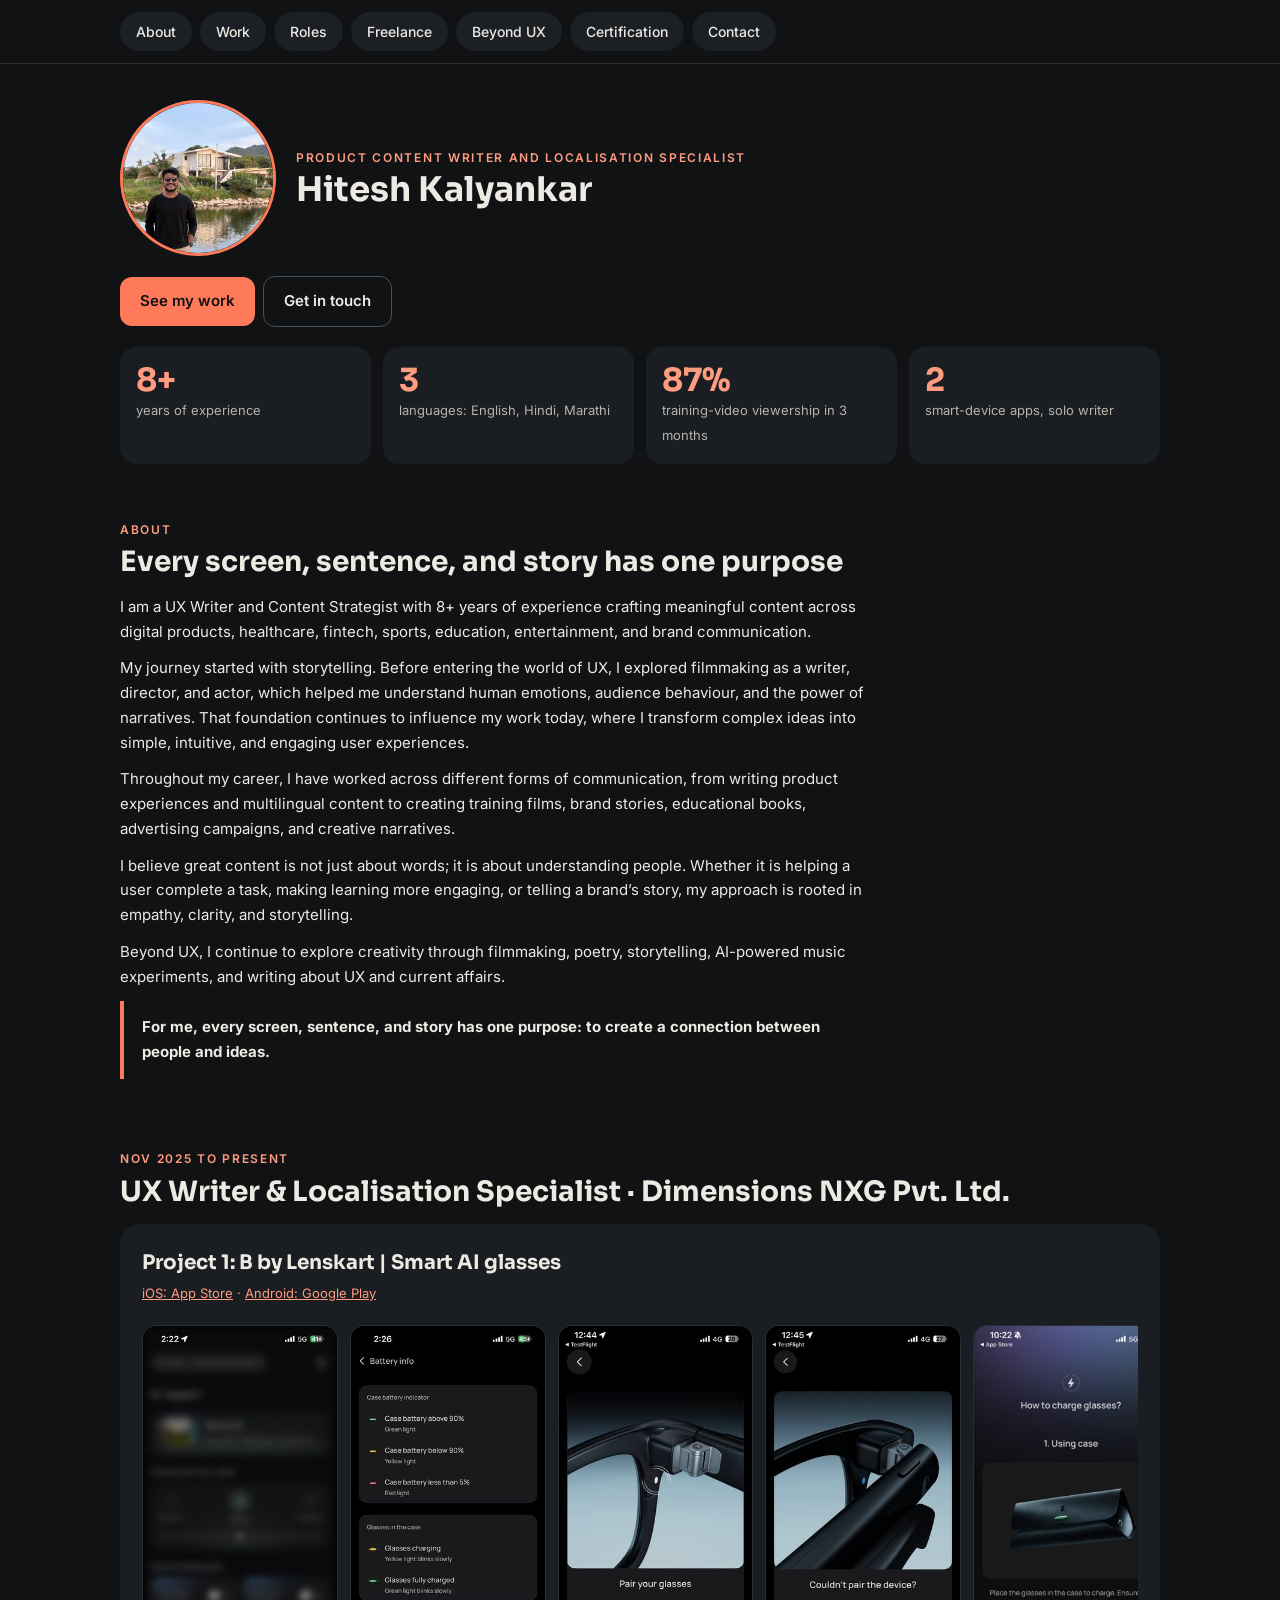
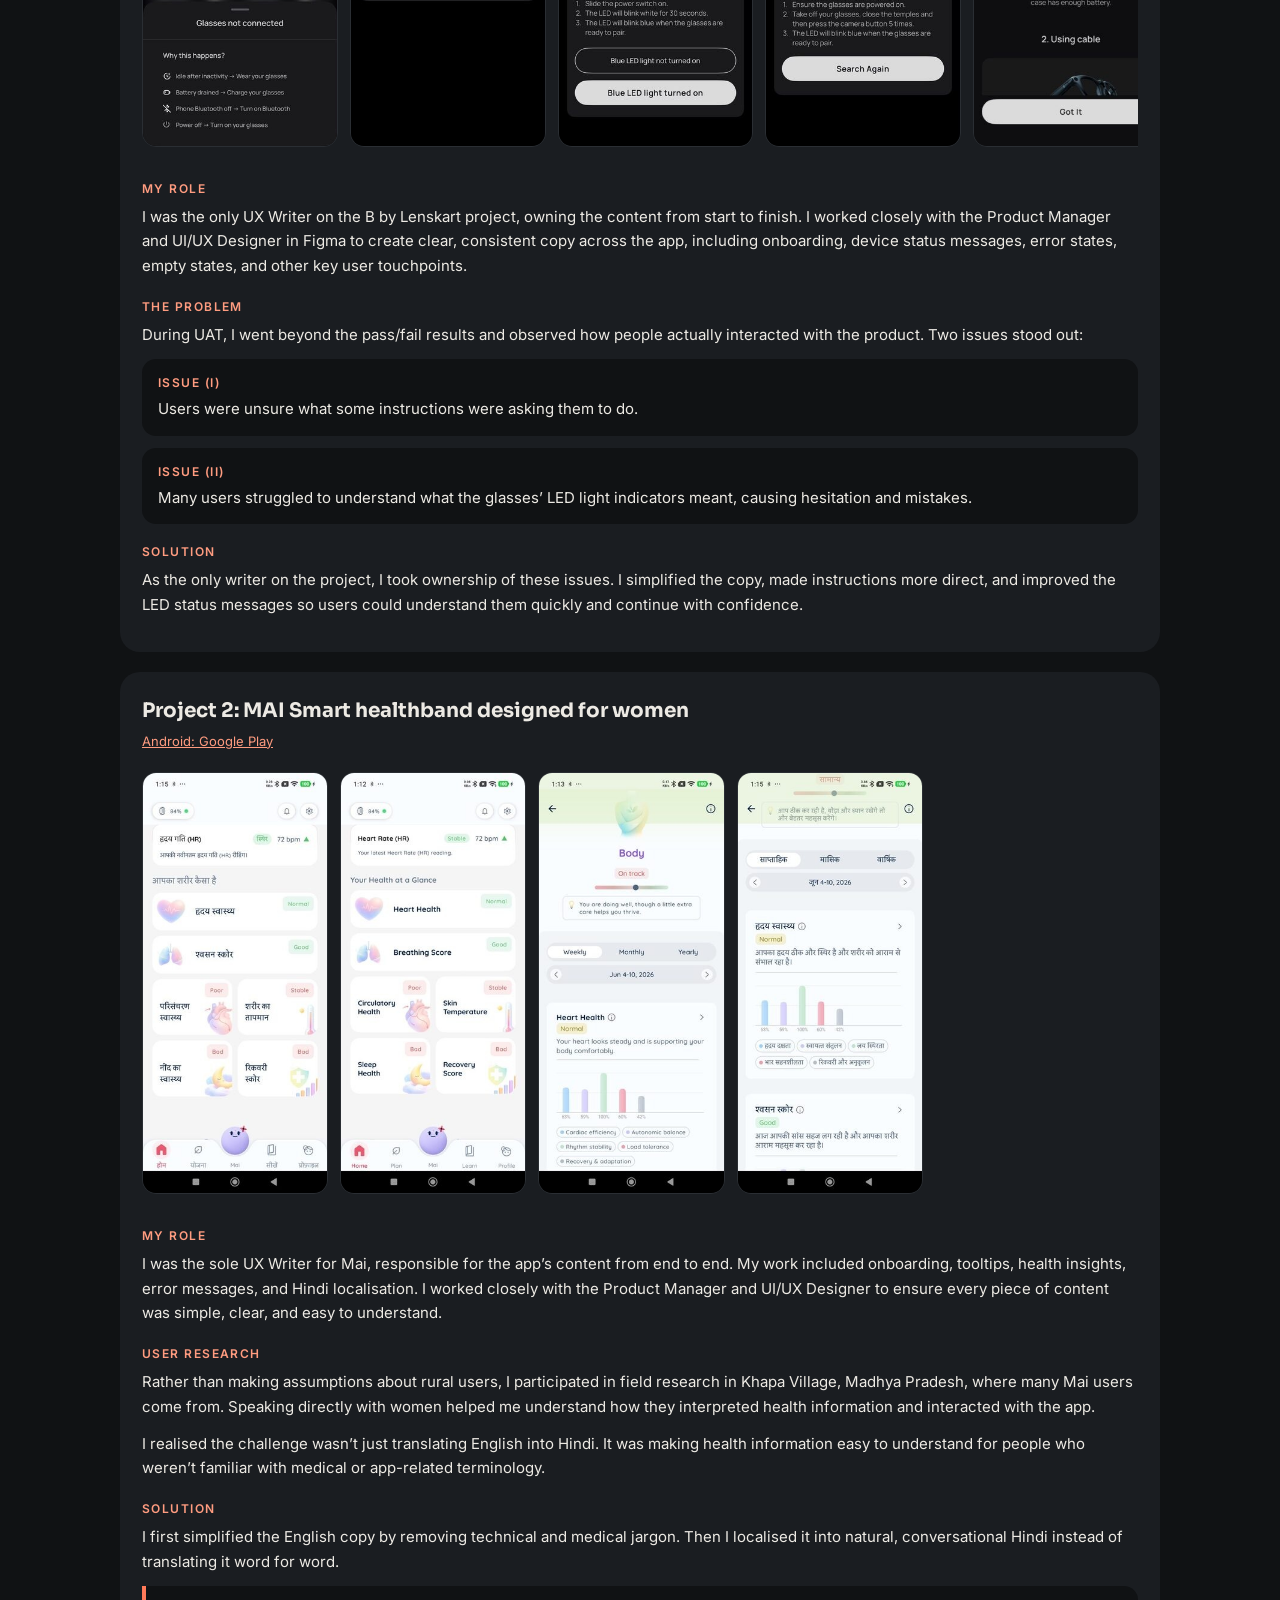
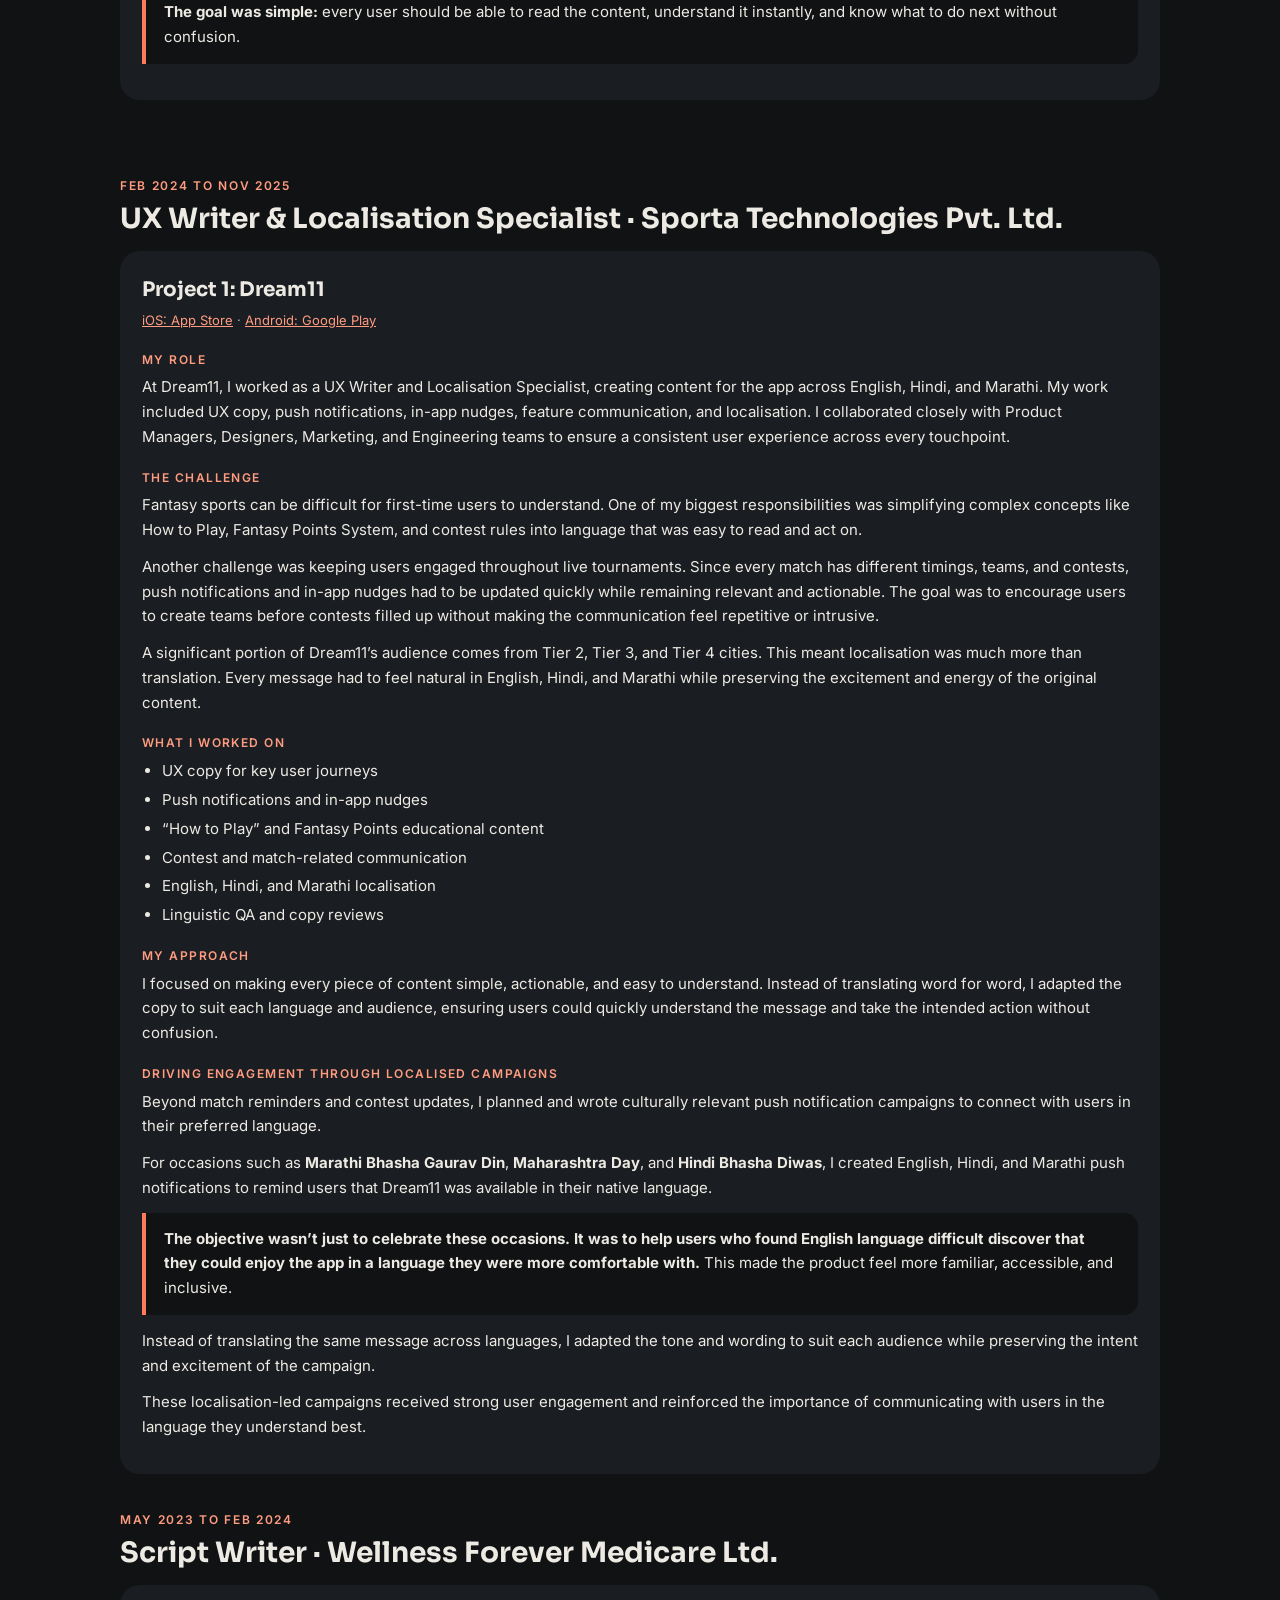
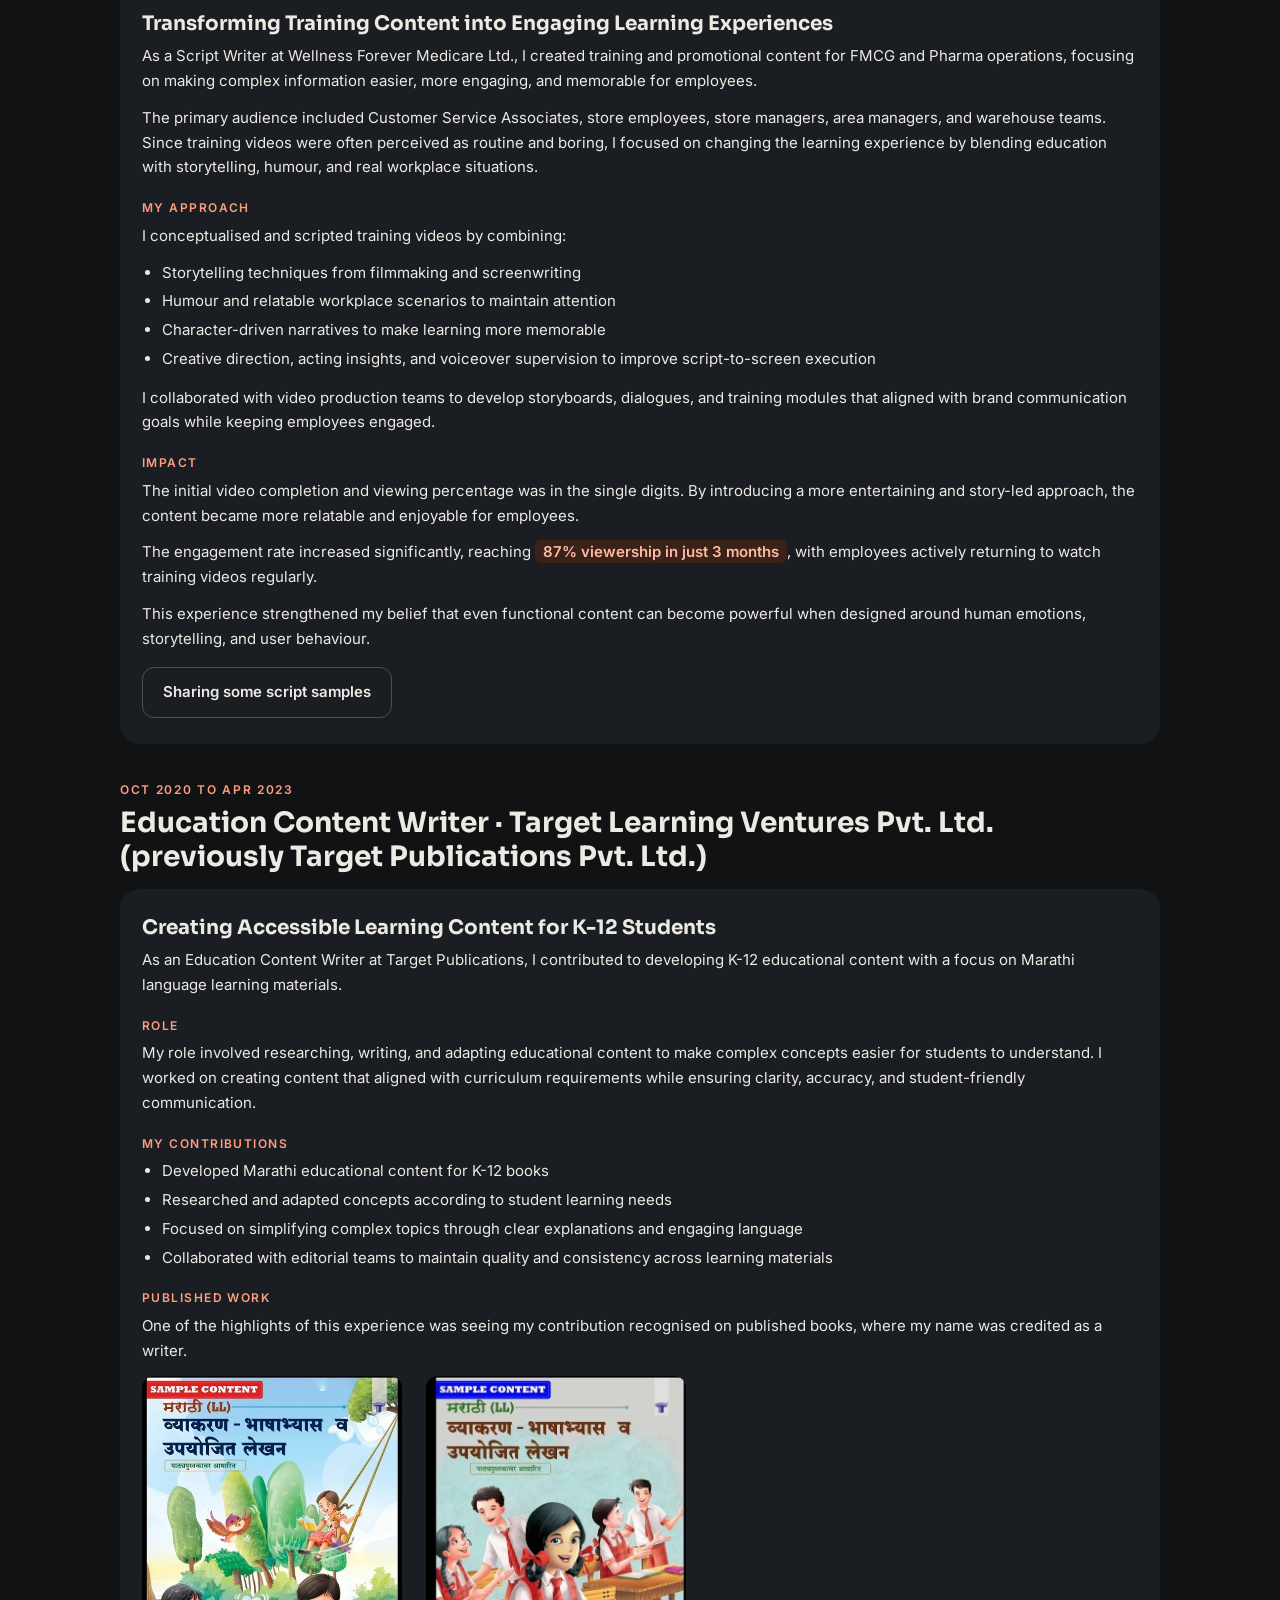
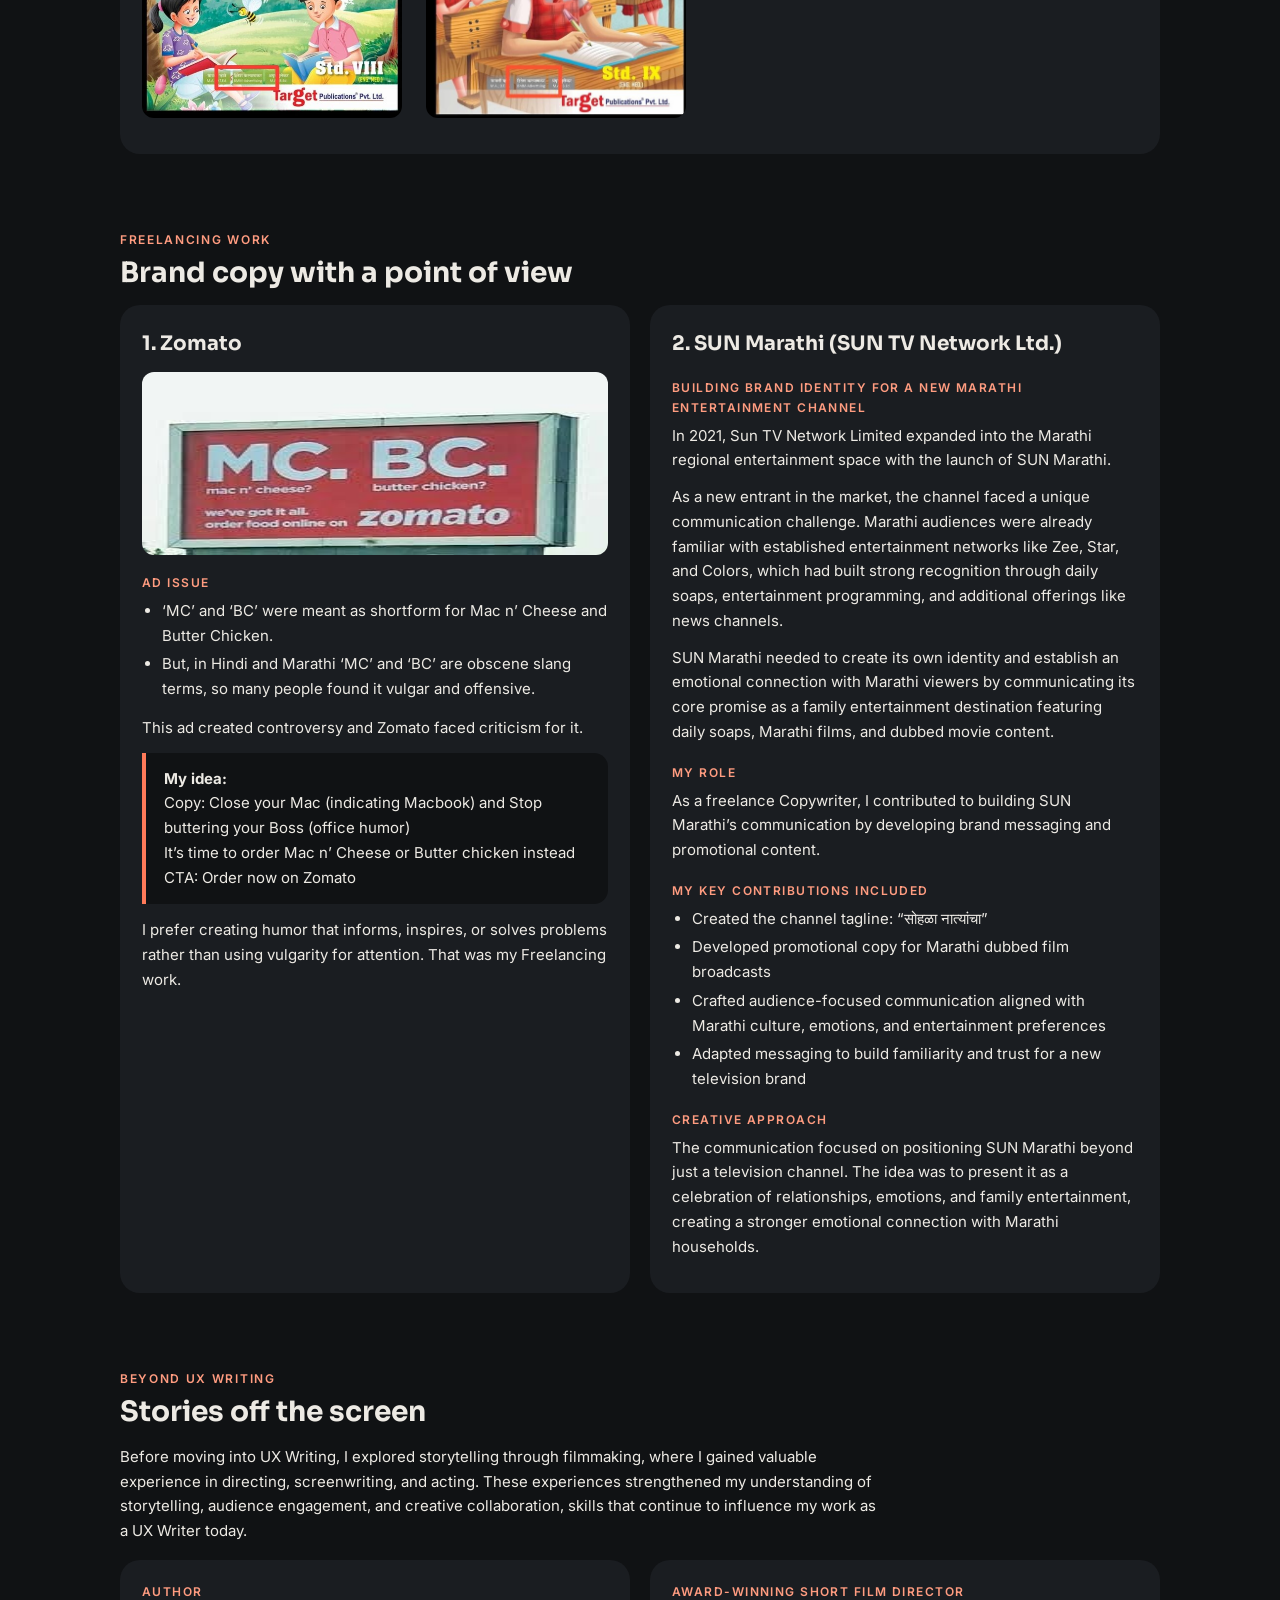
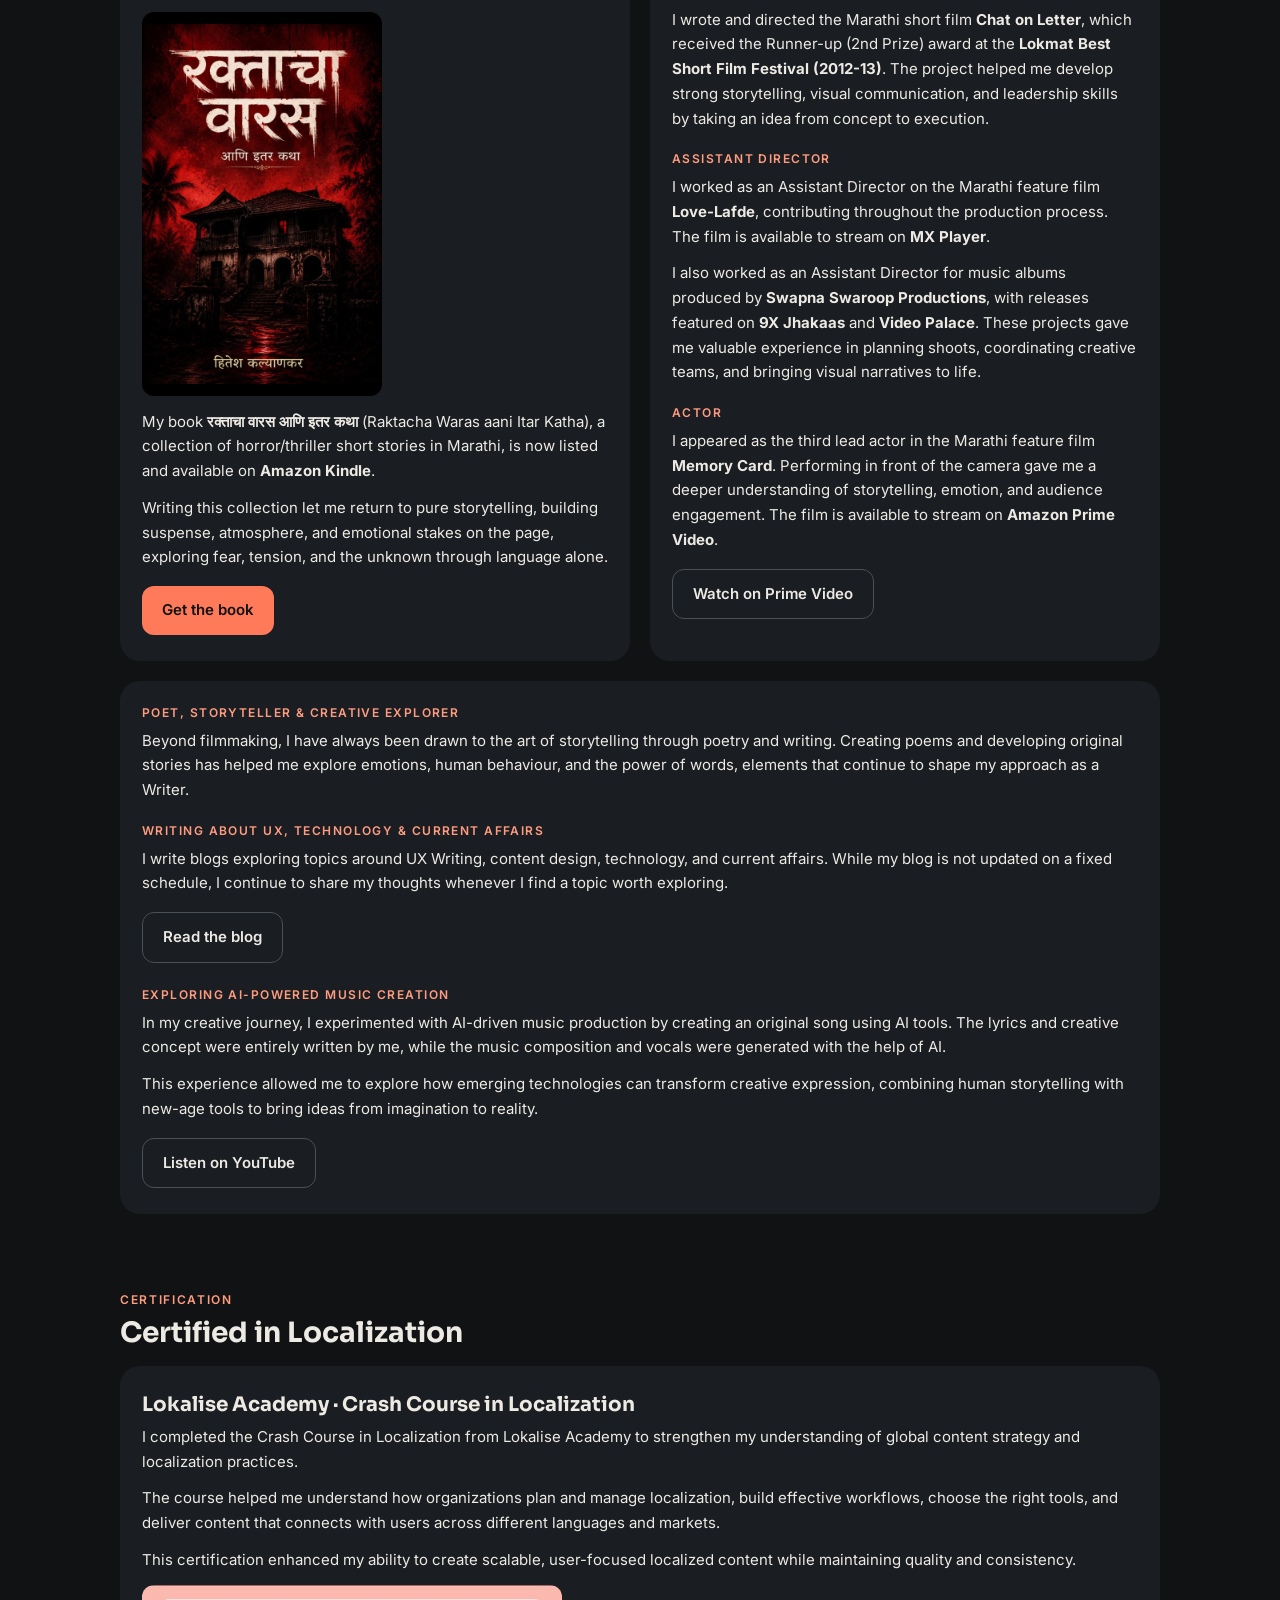
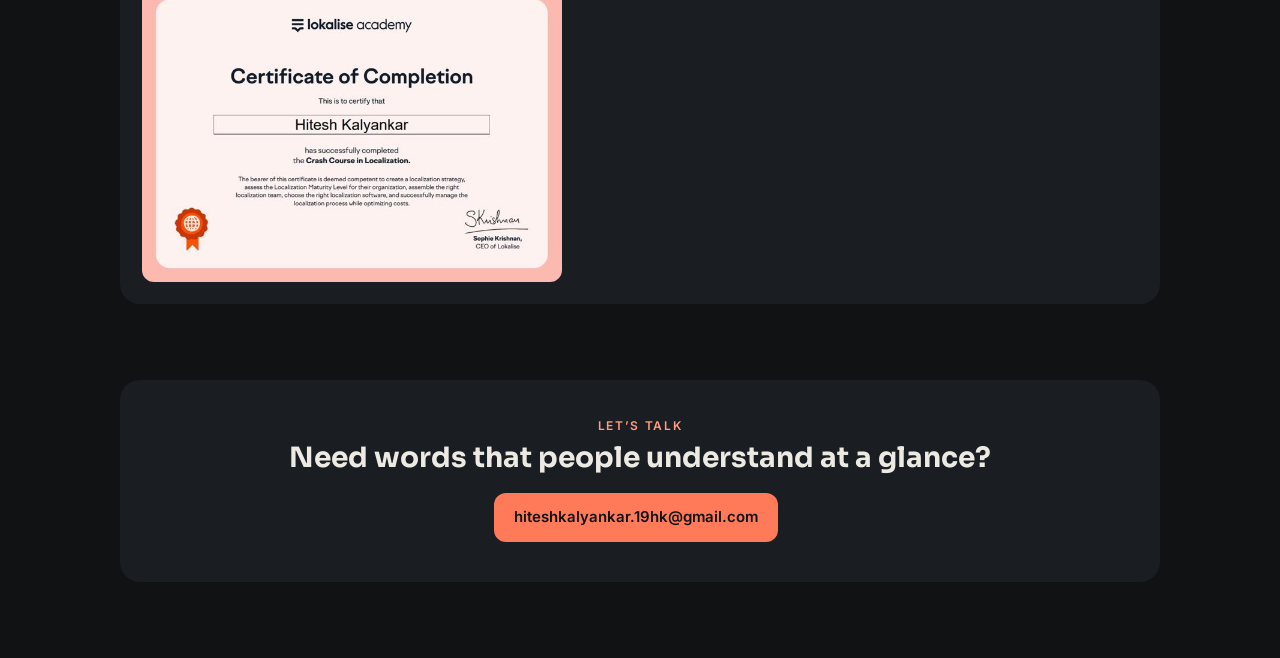
==== commit 2e11e5b2: "Rename index.html.html to index.html" ====
--- a/index.html
+++ b/index.html
@@ -1,453 +1,272 @@
-<!DOCTYPE html>
-<html lang="en">
-<head>
-    <meta charset="UTF-8">
-    <meta name="viewport" content="width=device-width, initial-scale=1.0">
-    <meta name="description" content="Hitesh Kalyankar - UX Writer & Localization Specialist. Expert in product copywriting, content strategy, and global market localization.">
-    <meta name="keywords" content="UX Writer, Localization Specialist, Content Strategy, Product Copywriting">
-    <meta name="author" content="Hitesh Kalyankar">
-    <title>Hitesh Kalyankar - UX Writer & Localization Specialist</title>
-    
-    <!-- Stylesheets -->
-    <link rel="stylesheet" href="css/reset.css">
-    <link rel="stylesheet" href="css/variables.css">
-    <link rel="stylesheet" href="css/base.css">
-    <link rel="stylesheet" href="css/components/header.css">
-    <link rel="stylesheet" href="css/components/hero.css">
-    <link rel="stylesheet" href="css/components/about.css">
-    <link rel="stylesheet" href="css/components/services.css">
-    <link rel="stylesheet" href="css/components/portfolio.css">
-    <link rel="stylesheet" href="css/components/testimonials.css">
-    <link rel="stylesheet" href="css/components/contact.css">
-    <link rel="stylesheet" href="css/components/footer.css">
-    <link rel="stylesheet" href="css/responsive.css">
-    
-    <!-- Google Fonts -->
-    <link href="https://fonts.googleapis.com/css2?family=Poppins:wght@300;400;500;600;700&family=Playfair+Display:wght@700;800&display=swap" rel="stylesheet">
-    
-    <!-- Font Awesome for Icons -->
-    <link rel="stylesheet" href="https://cdnjs.cloudflare.com/ajax/libs/font-awesome/6.4.0/css/all.min.css">
-</head>
-<body>
-    <!-- Header/Navigation -->
-    <header class="header" id="header">
-        <nav class="navbar">
-            <div class="nav-container">
-                <div class="nav-logo">
-                    <a href="#home">HK</a>
-                </div>
-                <ul class="nav-menu" id="navMenu">
-                    <li class="nav-item"><a href="#home" class="nav-link">Home</a></li>
-                    <li class="nav-item"><a href="#about" class="nav-link">About</a></li>
-                    <li class="nav-item"><a href="#services" class="nav-link">Services</a></li>
-                    <li class="nav-item"><a href="#portfolio" class="nav-link">Portfolio</a></li>
-                    <li class="nav-item"><a href="#contact" class="nav-link">Contact</a></li>
-                </ul>
-                <div class="hamburger" id="hamburger">
-                    <span></span>
-                    <span></span>
-                    <span></span>
-                </div>
-            </div>
-        </nav>
-    </header>
-
-    <main>
-        <!-- Hero Section -->
-        <section class="hero" id="home">
-            <div class="hero-content">
-                <h1 class="hero-title">Crafting Words That Connect</h1>
-                <p class="hero-subtitle">UX Writer & Localization Specialist | Product Copywriting | Global Content Strategy</p>
-                <div class="hero-cta">
-                    <a href="#contact" class="btn btn-primary">Get In Touch</a>
-                    <a href="#portfolio" class="btn btn-secondary">View My Work</a>
-                </div>
-            </div>
-            <div class="hero-animation">
-                <div class="floating-card">UX Writing</div>
-                <div class="floating-card">Localization</div>
-                <div class="floating-card">Strategy</div>
-            </div>
-        </section>
-
-        <!-- About Section -->
-        <section class="about" id="about">
-            <div class="container">
-                <div class="section-header">
-                    <h2>About Me</h2>
-                    <p>Passionate about creating meaningful user experiences through strategic communication</p>
-                </div>
-                <div class="about-content">
-                    <div class="about-text">
-                        <p>I'm a UX Writer and Localization Specialist with a passion for bridging the gap between users and products. My expertise lies in crafting clear, compelling, and culturally-sensitive content that resonates with global audiences.</p>
-                        <p>With years of experience in product copywriting and content strategy, I've helped brands communicate their value propositions effectively while maintaining consistency across multiple languages and markets.</p>
-                        <div class="skills-grid">
-                            <div class="skill-card">
-                                <h4>UX Writing</h4>
-                                <p>User-centered microcopy and UI text that guides users effortlessly</p>
-                            </div>
-                            <div class="skill-card">
-                                <h4>Localization</h4>
-                                <p>Adapting content for different cultures, languages, and markets</p>
-                            </div>
-                            <div class="skill-card">
-                                <h4>Content Strategy</h4>
-                                <p>Developing comprehensive frameworks aligned with user needs and business goals</p>
-                            </div>
-                            <div class="skill-card">
-                                <h4>Product Copywriting</h4>
-                                <p>Compelling marketing and product copy that converts and engages</p>
-                            </div>
-                        </div>
-                    </div>
-                    <div class="about-stats">
-                        <div class="stat">
-                            <h3>8+</h3>
-                            <p>Years of Experience</p>
-                        </div>
-                        <div class="stat">
-                            <h3>25+</h3>
-                            <p>Projects Completed</p>
-                        </div>
-                        <div class="stat">
-                            <h3>12</h3>
-                            <p>Languages Localized</p>
-                        </div>
-                        <div class="stat">
-                            <h3>15+</h3>
-                            <p>Happy Clients</p>
-                        </div>
-                    </div>
-                </div>
-            </div>
-        </section>
-
-        <!-- Services Section -->
-        <section class="services" id="services">
-            <div class="container">
-                <div class="section-header">
-                    <h2>Services</h2>
-                    <p>Comprehensive solutions for your content and localization needs</p>
-                </div>
-                <div class="services-grid">
-                    <div class="service-card">
-                        <div class="service-icon">
-                            <i class="fas fa-pen-fancy"></i>
-                        </div>
-                        <h3>Product Copywriting</h3>
-                        <p>Crafting user-centered copy for web applications, mobile apps, and digital products that guides users and drives engagement.</p>
-                        <ul class="service-features">
-                            <li>Microcopy & UI Text</li>
-                            <li>Error Messages & Guidance</li>
-                            <li>Feature Descriptions</li>
-                        </ul>
-                    </div>
-                    <div class="service-card">
-                        <div class="service-icon">
-                            <i class="fas fa-globe"></i>
-                        </div>
-                        <h3>Localization Strategy</h3>
-                        <p>Developing strategies to adapt your content for different cultures, languages, and markets while maintaining brand consistency.</p>
-                        <ul class="service-features">
-                            <li>Cultural Adaptation</li>
-                            <li>Language Optimization</li>
-                            <li>Market Research</li>
-                        </ul>
-                    </div>
-                    <div class="service-card">
-                        <div class="service-icon">
-                            <i class="fas fa-map-signs"></i>
-                        </div>
-                        <h3>Content Strategy</h3>
-                        <p>Building comprehensive content frameworks that align with user needs, business goals, and brand voice.</p>
-                        <ul class="service-features">
-                            <li>Content Audits</li>
-                            <li>Strategy Development</li>
-                            <li>Editorial Guidelines</li>
-                        </ul>
-                    </div>
-                    <div class="service-card">
-                        <div class="service-icon">
-                            <i class="fas fa-wand-magic-sparkles"></i>
-                        </div>
-                        <h3>UX Optimization</h3>
-                        <p>Enhancing user experiences through strategic communication design and information architecture.</p>
-                        <ul class="service-features">
-                            <li>UX Copywriting</li>
-                            <li>Navigation Text</li>
-                            <li>User Flow Documentation</li>
-                        </ul>
-                    </div>
-                    <div class="service-card">
-                        <div class="service-icon">
-                            <i class="fas fa-check-double"></i>
-                        </div>
-                        <h3>Quality Assurance</h3>
-                        <p>Comprehensive review and testing to ensure content accuracy, consistency, and cultural appropriateness across all platforms.</p>
-                        <ul class="service-features">
-                            <li>Content Review</li>
-                            <li>Consistency Checks</li>
-                            <li>Cultural Review</li>
-                        </ul>
-                    </div>
-                    <div class="service-card">
-                        <div class="service-icon">
-                            <i class="fas fa-book-open"></i>
-                        </div>
-                        <h3>Editorial Consulting</h3>
-                        <p>Expert guidance on content best practices, style guides, and editorial workflows for your team.</p>
-                        <ul class="service-features">
-                            <li>Style Guide Creation</li>
-                            <li>Team Training</li>
-                            <li>Best Practices</li>
-                        </ul>
-                    </div>
-                </div>
-            </div>
-        </section>
-
-        <!-- Portfolio Section -->
-        <section class="portfolio" id="portfolio">
-            <div class="container">
-                <div class="section-header">
-                    <h2>Featured Work</h2>
-                    <p>Case studies showcasing impactful content and localization projects</p>
-                </div>
-                <div class="portfolio-grid">
-                    <div class="portfolio-card">
-                        <div class="portfolio-image">
-                            <i class="fas fa-mobile-alt"></i>
-                        </div>
-                        <div class="portfolio-content">
-                            <h3>Mobile App Localization</h3>
-                            <p>Successfully localized a fitness app for 8 Asian markets, increasing user retention by 35%.</p>
-                            <div class="portfolio-tags">
-                                <span class="tag">Localization</span>
-                                <span class="tag">Mobile</span>
-                            </div>
-                        </div>
-                    </div>
-                    <div class="portfolio-card">
-                        <div class="portfolio-image">
-                            <i class="fas fa-window-maximize"></i>
-                        </div>
-                        <div class="portfolio-content">
-                            <h3>SaaS Platform UX Writing</h3>
-                            <p>Rewrote microcopy for a B2B SaaS platform, resulting in 25% improvement in user onboarding completion rates.</p>
-                            <div class="portfolio-tags">
-                                <span class="tag">UX Writing</span>
-                                <span class="tag">SaaS</span>
-                            </div>
-                        </div>
-                    </div>
-                    <div class="portfolio-card">
-                        <div class="portfolio-image">
-                            <i class="fas fa-shopping-cart"></i>
-                        </div>
-                        <div class="portfolio-content">
-                            <h3>E-commerce Content Strategy</h3>
-                            <p>Developed comprehensive content strategy for global e-commerce platform across 15 countries.</p>
-                            <div class="portfolio-tags">
-                                <span class="tag">Strategy</span>
-                                <span class="tag">E-commerce</span>
-                            </div>
-                        </div>
-                    </div>
-                    <div class="portfolio-card">
-                        <div class="portfolio-image">
-                            <i class="fas fa-chart-line"></i>
-                        </div>
-                        <div class="portfolio-content">
-                            <h3>Analytics Dashboard Copywriting</h3>
-                            <p>Created clear, concise microcopy for complex analytics dashboard, improving user comprehension by 40%.</p>
-                            <div class="portfolio-tags">
-                                <span class="tag">Copywriting</span>
-                                <span class="tag">UX</span>
-                            </div>
-                        </div>
-                    </div>
-                    <div class="portfolio-card">
-                        <div class="portfolio-image">
-                            <i class="fas fa-headphones"></i>
-                        </div>
-                        <div class="portfolio-content">
-                            <h3>Customer Support Copy</h3>
-                            <p>Restructured support documentation and messaging for 10 languages, reducing support tickets by 30%.</p>
-                            <div class="portfolio-tags">
-                                <span class="tag">Support</span>
-                                <span class="tag">Localization</span>
-                            </div>
-                        </div>
-                    </div>
-                    <div class="portfolio-card">
-                        <div class="portfolio-image">
-                            <i class="fas fa-rocket"></i>
-                        </div>
-                        <div class="portfolio-content">
-                            <h3>Product Launch Campaign</h3>
-                            <p>Led content strategy for product launch across 12 markets with culturally-adapted messaging.</p>
-                            <div class="portfolio-tags">
-                                <span class="tag">Campaign</span>
-                                <span class="tag">Strategy</span>
-                            </div>
-                        </div>
-                    </div>
-                </div>
-            </div>
-        </section>
-
-        <!-- Testimonials Section -->
-        <section class="testimonials" id="testimonials">
-            <div class="container">
-                <div class="section-header">
-                    <h2>What Clients Say</h2>
-                    <p>Feedback from satisfied clients and collaborators</p>
-                </div>
-                <div class="testimonials-grid">
-                    <div class="testimonial-card">
-                        <div class="testimonial-stars">
-                            <i class="fas fa-star"></i>
-                            <i class="fas fa-star"></i>
-                            <i class="fas fa-star"></i>
-                            <i class="fas fa-star"></i>
-                            <i class="fas fa-star"></i>
-                        </div>
-                        <p class="testimonial-text">"Hitesh's UX writing transformed our app's user experience. The copy is clear, concise, and perfectly guides users through our product."</p>
-                        <p class="testimonial-author">Sarah Chen, Product Manager</p>
-                        <p class="testimonial-company">Tech Startup Inc.</p>
-                    </div>
-                    <div class="testimonial-card">
-                        <div class="testimonial-stars">
-                            <i class="fas fa-star"></i>
-                            <i class="fas fa-star"></i>
-                            <i class="fas fa-star"></i>
-                            <i class="fas fa-star"></i>
-                            <i class="fas fa-star"></i>
-                        </div>
-                        <p class="testimonial-text">"The localization work was exceptional. Hitesh didn't just translate—they adapted the content to resonate with local markets perfectly."</p>
-                        <p class="testimonial-author">Marco Rossi, International Director</p>
-                        <p class="testimonial-company">Global SaaS Corp</p>
-                    </div>
-                    <div class="testimonial-card">
-                        <div class="testimonial-stars">
-                            <i class="fas fa-star"></i>
-                            <i class="fas fa-star"></i>
-                            <i class="fas fa-star"></i>
-                            <i class="fas fa-star"></i>
-                            <i class="fas fa-star"></i>
-                        </div>
-                        <p class="testimonial-text">"Working with Hitesh on our content strategy was a game-changer. The frameworks provided were actionable and results-driven."</p>
-                        <p class="testimonial-author">Emma Thompson, Content Lead</p>
-                        <p class="testimonial-company">Digital Marketing Agency</p>
-                    </div>
-                </div>
-            </div>
-        </section>
-
-        <!-- Contact Section -->
-        <section class="contact" id="contact">
-            <div class="container">
-                <div class="section-header">
-                    <h2>Let's Work Together</h2>
-                    <p>Get in touch to discuss your project or inquire about my services</p>
-                </div>
-                <div class="contact-wrapper">
-                    <div class="contact-info">
-                        <div class="contact-item">
-                            <div class="contact-icon">
-                                <i class="fas fa-envelope"></i>
-                            </div>
-                            <div class="contact-details">
-                                <h4>Email</h4>
-                                <a href="mailto:hitesh@example.com">hitesh@example.com</a>
-                            </div>
-                        </div>
-                        <div class="contact-item">
-                            <div class="contact-icon">
-                                <i class="fas fa-phone"></i>
-                            </div>
-                            <div class="contact-details">
-                                <h4>Phone</h4>
-                                <a href="tel:+1234567890">+1 (234) 567-890</a>
-                            </div>
-                        </div>
-                        <div class="contact-item">
-                            <div class="contact-icon">
-                                <i class="fas fa-map-marker-alt"></i>
-                            </div>
-                            <div class="contact-details">
-                                <h4>Location</h4>
-                                <p>San Francisco, CA</p>
-                            </div>
-                        </div>
-                        <div class="social-links">
-                            <a href="#" class="social-link"><i class="fab fa-linkedin"></i></a>
-                            <a href="#" class="social-link"><i class="fab fa-twitter"></i></a>
-                            <a href="#" class="social-link"><i class="fab fa-github"></i></a>
-                        </div>
-                    </div>
-                    <form class="contact-form" id="contactForm">
-                        <div class="form-group">
-                            <label for="name">Name</label>
-                            <input type="text" id="name" name="name" required>
-                        </div>
-                        <div class="form-group">
-                            <label for="email">Email</label>
-                            <input type="email" id="email" name="email" required>
-                        </div>
-                        <div class="form-group">
-                            <label for="subject">Subject</label>
-                            <input type="text" id="subject" name="subject" required>
-                        </div>
-                        <div class="form-group">
-                            <label for="message">Message</label>
-                            <textarea id="message" name="message" rows="5" required></textarea>
-                        </div>
-                        <button type="submit" class="btn btn-primary">Send Message</button>
-                    </form>
-                </div>
-            </div>
-        </section>
-    </main>
-
-    <!-- Footer -->
-    <footer class="footer">
-        <div class="container">
-            <div class="footer-content">
-                <div class="footer-section">
-                    <h3>Hitesh Kalyankar</h3>
-                    <p>UX Writer & Localization Specialist</p>
-                </div>
-                <div class="footer-section">
-                    <h4>Quick Links</h4>
-                    <ul>
-                        <li><a href="#home">Home</a></li>
-                        <li><a href="#about">About</a></li>
-                        <li><a href="#services">Services</a></li>
-                        <li><a href="#portfolio">Portfolio</a></li>
-                    </ul>
-                </div>
-                <div class="footer-section">
-                    <h4>Connect</h4>
-                    <ul>
-                        <li><a href="#">LinkedIn</a></li>
-                        <li><a href="#">Twitter</a></li>
-                        <li><a href="#">GitHub</a></li>
-                    </ul>
-                </div>
-            </div>
-            <div class="footer-bottom">
-                <p>&copy; 2024 Hitesh Kalyankar. All rights reserved.</p>
-            </div>
-        </div>
-    </footer>
-
-    <!-- Scripts -->
-    <script src="js/utils/dom.js"></script>
-    <script src="js/utils/animations.js"></script>
-    <script src="js/components/header.js"></script>
-    <script src="js/components/hero.js"></script>
-    <script src="js/components/contact.js"></script>
-    <script src="js/main.js"></script>
-</body>
-</html>+<!doctype html>
+<html lang="en"><head><meta charset="utf-8"><meta name="viewport" content="width=device-width, initial-scale=1, viewport-fit=cover"><meta name="color-scheme" content="dark"><meta name="theme-color" content="#101214"><script>document.documentElement.classList.add("js")</script><title>Hitesh Kalyankar · Product Content Writer</title>
+<link rel="stylesheet" href="https://fonts.googleapis.com/css2?family=Sora:wght@500;700;800&amp;family=Inter:wght@400;500;600&amp;display=swap">
+<style>
+body{margin:0}
+a{color:#FF9C80}a:hover{color:#FFFFFF}
+.app{background:#101214;color:#EDEAE4;font-family:Inter,Arial,sans-serif;font-size:15px;line-height:1.65;min-height:100vh}
+.wrap{max-width:1040px;margin:0 auto;padding:0 20px}
+.bar{position:sticky;top:0;z-index:5;background:#101214;border-bottom:1px solid #2A2E33}
+.chips{display:flex;gap:8px;overflow-x:auto;padding:12px 0}
+.chip{white-space:nowrap;padding:8px 16px;border-radius:999px;background:#1C2024;color:#EDEAE4;text-decoration:none;font-size:14px;font-weight:500}
+.chip:hover{background:#FF7A59;color:#101214}
+.hero{display:grid;grid-template-columns:auto 1fr;gap:20px;align-items:center;padding:36px 0 16px}
+.me{width:112px;height:112px;border-radius:50%;object-fit:cover;object-position:50% 25%;border:3px solid #FF7A59;display:block}
+.btn{display:inline-block;padding:12px 20px;border-radius:12px;background:#FF7A59;color:#101214;font-weight:600;text-decoration:none;margin:4px 8px 4px 0}
+.btn:hover{background:#FFFFFF;color:#101214}
+.btn.o{background:transparent;color:#EDEAE4;border:1px solid #4A5057}
+.stats{display:grid;grid-template-columns:repeat(2,1fr);gap:12px;padding:16px 0 8px}
+.st{background:#1A1D21;border-radius:16px;padding:16px}
+.st b{display:block;font-family:Sora,Arial,sans-serif;font-size:32px;color:#FF9C80;line-height:1.1}
+.st span{font-size:13px;color:#B8B3AA}
+.sec{padding:48px 0 8px}
+.k{font-size:12px;letter-spacing:.14em;text-transform:uppercase;color:#FF9C80;font-weight:600;margin:0 0 6px}
+h2{font-family:Sora,Arial,sans-serif;font-size:28px;line-height:1.2;margin:0 0 16px}
+h3{font-family:Sora,Arial,sans-serif;font-size:20px;margin:0 0 4px}
+p{margin:0 0 12px}
+ul{margin:0 0 14px;padding-left:20px}li{margin:0 0 4px}
+.card{background:#1A1D21;border-radius:20px;padding:22px;margin:0 0 20px}
+.meta{color:#B8B3AA;font-size:13px;margin:0 0 14px}
+.strip{display:flex;gap:12px;overflow-x:auto;scroll-snap-type:x mandatory;padding:6px 0 14px}
+.shot{height:340px;width:auto;border-radius:14px;scroll-snap-align:start;flex:none;border:1px solid #2A2E33;display:block}
+.pp{background:#101214;border-radius:14px;padding:14px 16px;margin:0 0 12px}
+.pp b.l{display:block;font-size:12px;letter-spacing:.12em;text-transform:uppercase;color:#FF9C80;margin-bottom:4px;font-weight:600}
+.call{border-left:4px solid #FF7A59;background:#101214;border-radius:0 14px 14px 0;padding:14px 18px;margin:0 0 14px}
+.hl{background:#3A2218;color:#FFB9A3;padding:2px 8px;border-radius:6px;font-weight:600}
+.sub{font-size:12px;letter-spacing:.12em;text-transform:uppercase;color:#FF9C80;font-weight:600;margin:18px 0 6px}
+.grid2{display:grid;grid-template-columns:1fr;gap:20px}
+.cov{width:100%;max-width:260px;border-radius:12px;display:block;margin:0 12px 14px 0}
+.row{display:flex;flex-wrap:wrap;gap:12px}
+.tl{border-left:2px solid #2A2E33;padding:0 0 8px 20px;margin-left:6px}
+.cert{width:100%;max-width:420px;border-radius:12px;display:block;margin-top:8px}
+@media (min-width:760px){.stats{grid-template-columns:repeat(4,1fr)}.grid2{grid-template-columns:1fr 1fr}.me{width:150px;height:150px}.shot{height:420px}}
+</style>
+<style>html{scroll-behavior:smooth}@media print{.bar{position:static}.app{-webkit-print-color-adjust:exact;print-color-adjust:exact}}</style><style>
+:root{color-scheme:dark;box-sizing:border-box;padding-top:env(safe-area-inset-top,0px);padding-bottom:env(safe-area-inset-bottom,0px)}
+html{scroll-padding-top:70px;background:#101214}
+.bar{top:env(safe-area-inset-top,0px)}
+.js .rv{opacity:0;transform:translateY(18px);transition:opacity .6s ease,transform .6s ease}
+.js .rv.in{opacity:1;transform:none}
+@media (prefers-reduced-motion:reduce){.js .rv{opacity:1;transform:none;transition:none}}
+.shot,.cov,.cert{cursor:zoom-in}
+#lb{position:fixed;inset:0;background:#000d;display:none;align-items:center;justify-content:center;z-index:50;padding:20px;cursor:zoom-out}
+#lb.on{display:flex}#lb img{max-width:100%;max-height:100%;border-radius:12px}
+</style></head><body>
+
+<div class="app">
+<div class="bar"><div class="wrap"><div class="chips">
+<a class="chip" href="#about">About</a><a class="chip" href="#work">Work</a><a class="chip" href="#roles">Roles</a><a class="chip" href="#freelance">Freelance</a><a class="chip" href="#beyond">Beyond UX</a><a class="chip" href="#cert">Certification</a><a class="chip" href="#contact">Contact</a>
+</div></div></div>
+<div class="wrap">
+<section class="hero">
+<img class="me" src="[data-uri]" alt="Hitesh Kalyankar" width="150" height="150">
+<div>
+<p class="k" style="margin: 0 0 4px">Product Content Writer and Localisation Specialist</p>
+<h1 style="font-family: Sora, Arial, sans-serif; font-size: 34px; line-height: 1.1; margin: 0">Hitesh Kalyankar</h1>
+</div>
+</section>
+<div><a class="btn" href="#work">See my work</a><a class="btn o" href="#contact">Get in touch</a></div>
+<div class="stats">
+<div class="st"><b>8+</b><span>years of experience</span></div>
+<div class="st"><b>3</b><span>languages: English, Hindi, Marathi</span></div>
+<div class="st"><b>87%</b><span>training-video viewership in 3 months</span></div>
+<div class="st"><b>2</b><span>smart-device apps, solo writer</span></div>
+</div>
+
+<section class="sec" id="about">
+<p class="k">About</p>
+<h2>Every screen, sentence, and story has one purpose</h2>
+<div style="max-width: 760px">
+<p>I am a UX Writer and Content Strategist with 8+ years of experience crafting meaningful content across digital products, healthcare, fintech, sports, education, entertainment, and brand communication.</p>
+<p>My journey started with storytelling. Before entering the world of UX, I explored filmmaking as a writer, director, and actor, which helped me understand human emotions, audience behaviour, and the power of narratives. That foundation continues to influence my work today, where I transform complex ideas into simple, intuitive, and engaging user experiences.</p>
+<p>Throughout my career, I have worked across different forms of communication, from writing product experiences and multilingual content to creating training films, brand stories, educational books, advertising campaigns, and creative narratives.</p>
+<p>I believe great content is not just about words; it is about understanding people. Whether it is helping a user complete a task, making learning more engaging, or telling a brand’s story, my approach is rooted in empathy, clarity, and storytelling.</p>
+<p>Beyond UX, I continue to explore creativity through filmmaking, poetry, storytelling, AI-powered music experiments, and writing about UX and current affairs.</p>
+<div class="call"><b>For me, every screen, sentence, and story has one purpose: to create a connection between people and ideas.</b></div>
+</div>
+</section>
+
+<section class="sec" id="work">
+<p class="k">Nov 2025 to present</p>
+<h2>UX Writer &amp; Localisation Specialist · Dimensions NXG Pvt. Ltd.</h2>
+<div class="card">
+<h3>Project 1: B by Lenskart | Smart AI glasses</h3>
+<p class="meta"><a href="https://apps.apple.com/in/app/b-by-lenskart/id6749894437">iOS: App Store</a> · <a href="https://play.google.com/store/apps/details?id=com.ajnalens.lenskartb">Android: Google Play</a></p>
+<div class="strip"><img class="shot" src="[data-uri]" alt="B by Lenskart app screen" height="340" width="157"><img class="shot" src="[data-uri]" alt="B by Lenskart app screen" height="340" width="157"><img class="shot" src="[data-uri]" alt="B by Lenskart app screen" height="340" width="157"><img class="shot" src="[data-uri]